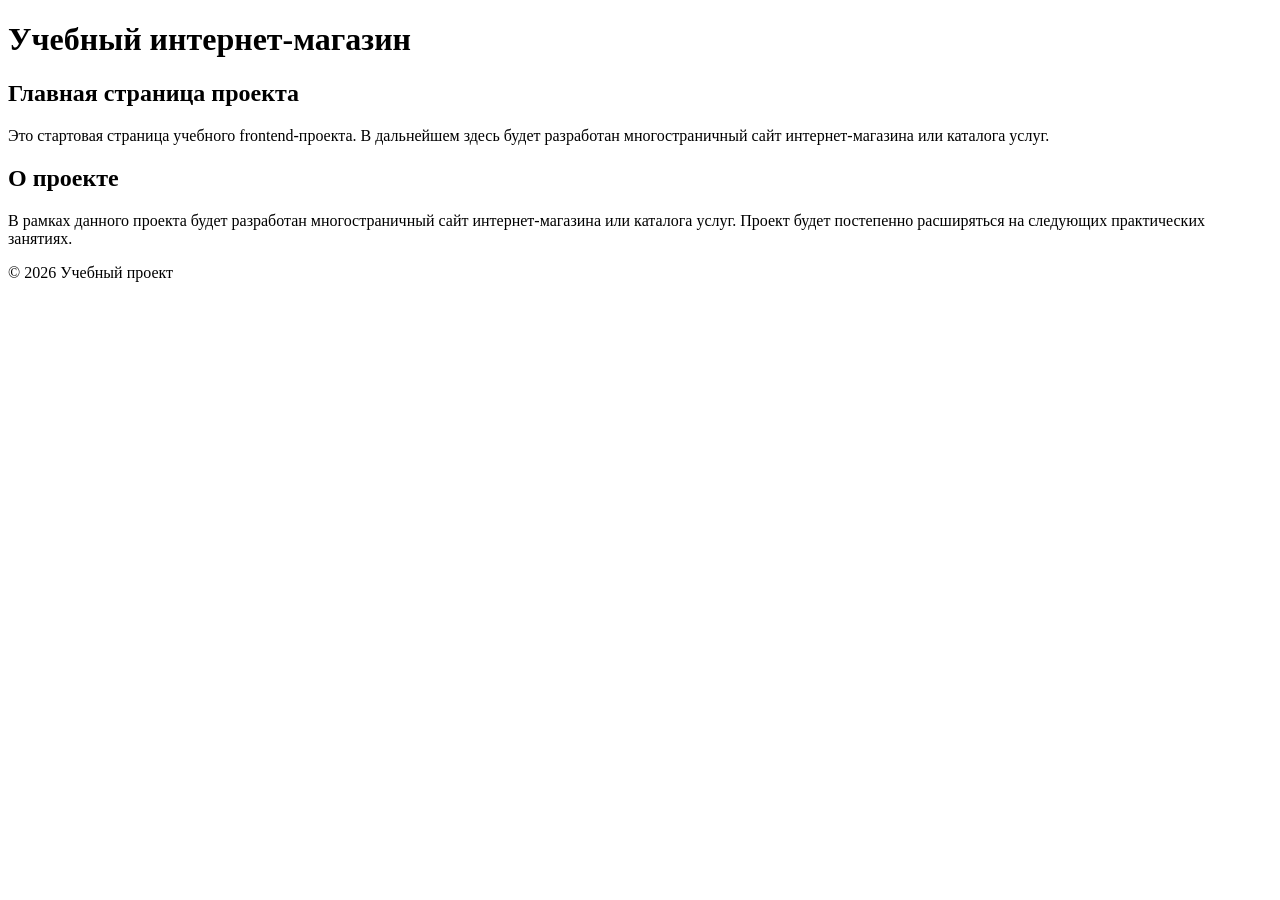
==== index.html @ 7f7ef072 "feat: add project description section" ====
<!DOCTYPE html>
<html lang="ru">
<head>
  <meta charset="UTF-8">
  <meta name="viewport" content="width=device-width, initial-scale=1.0">
  <title>Каталог товаров</title>
  <link rel="stylesheet" href="css/style.css">
</head>
<body>
  <header>
    <h1>Учебный интернет-магазин</h1>
  </header>

  <main>
    <section>
      <h2>Главная страница проекта</h2>
      <p>
        Это стартовая страница учебного frontend-проекта.
        В дальнейшем здесь будет разработан многостраничный сайт
        интернет-магазина или каталога услуг.
      </p>
    </section>
    <section>
        <h2>О проекте</h2>
        <p>
            В рамках данного проекта будет разработан многостраничный сайт
            интернет-магазина или каталога услуг. Проект будет постепенно
            расширяться на следующих практических занятиях.
        </p>
        </section>
  </main>

  <footer>
    <p>&copy; 2026 Учебный проект</p>
  </footer>
</body>
</html>
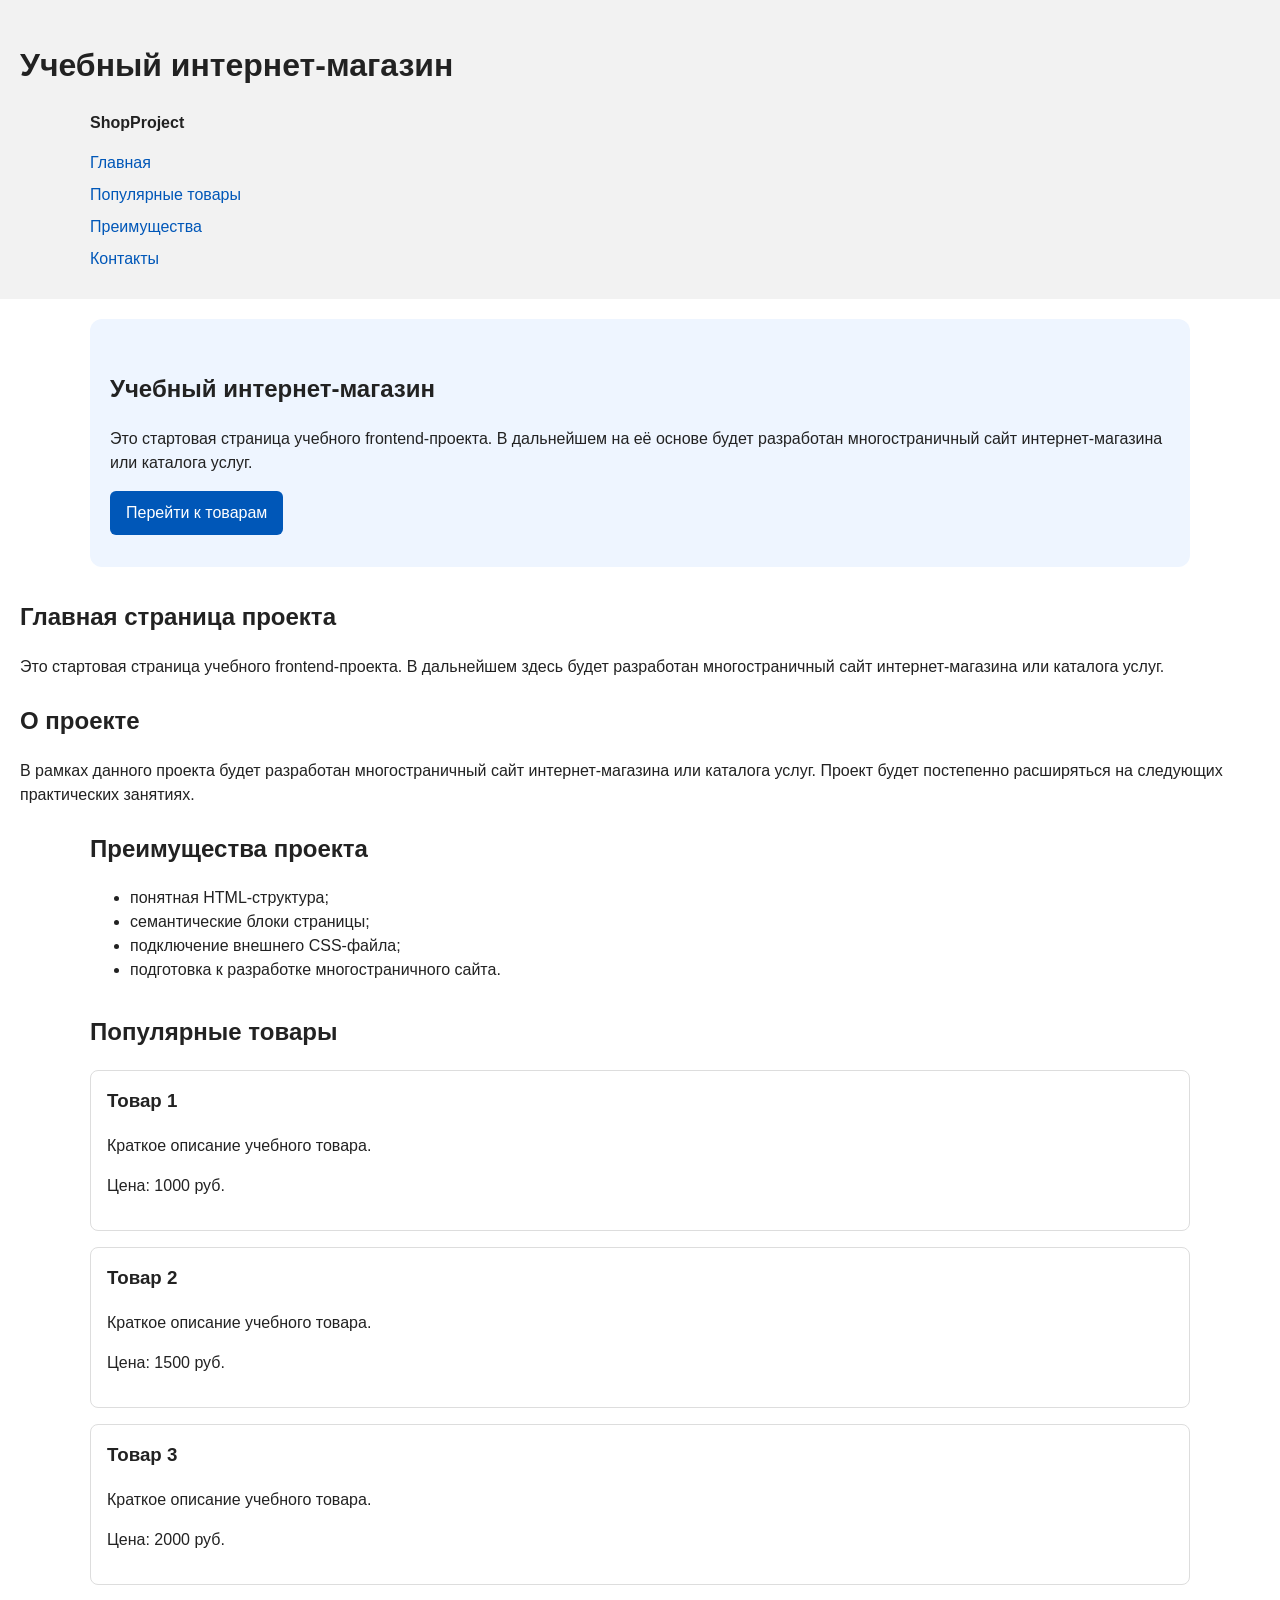
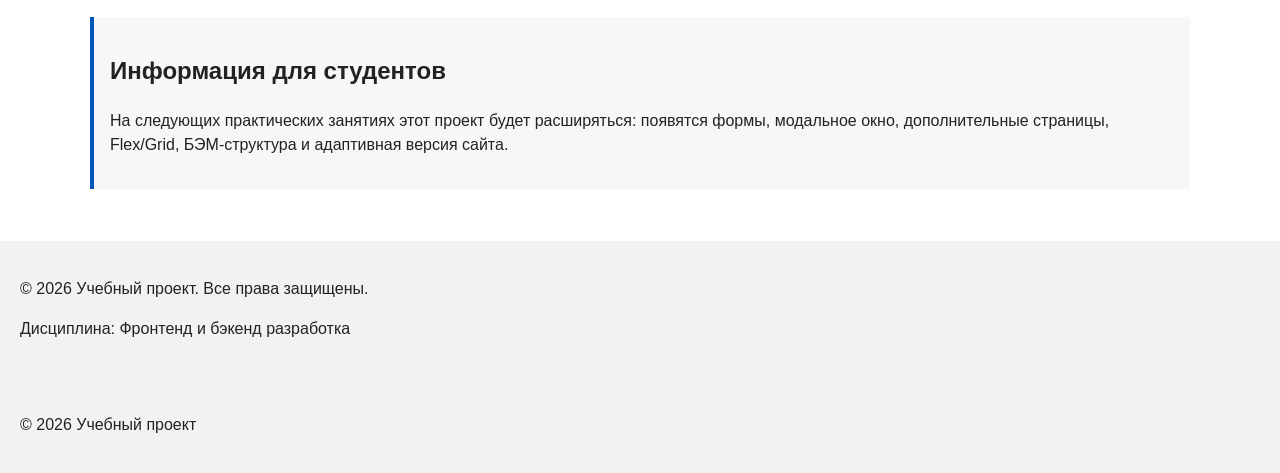
==== commit d3aaaed8: "feat: add semantic HTML structure and base CSS styles" ====
--- a/index.html
+++ b/index.html
@@ -9,9 +9,30 @@
 <body>
   <header>
     <h1>Учебный интернет-магазин</h1>
+    <div class="site-header">
+    <a class="site-logo" href="index.html">ShopProject</a>
+
+    <nav class="site-nav" aria-label="Основная навигация">
+      <ul class="site-nav__list">
+        <li><a href="index.html">Главная</a></li>
+        <li><a href="#popular">Популярные товары</a></li>
+        <li><a href="#advantages">Преимущества</a></li>
+        <li><a href="#contacts">Контакты</a></li>
+      </ul>
+    </nav>
+  </div>
   </header>
 
   <main>
+    <section class="hero">
+  <h1>Учебный интернет-магазин</h1>
+  <p>
+    Это стартовая страница учебного frontend-проекта.
+    В дальнейшем на её основе будет разработан многостраничный сайт
+    интернет-магазина или каталога услуг.
+  </p>
+  <a class="button" href="#popular">Перейти к товарам</a>
+</section>
     <section>
       <h2>Главная страница проекта</h2>
       <p>
@@ -28,7 +49,51 @@
             расширяться на следующих практических занятиях.
         </p>
         </section>
+    <section class="section" id="advantages">
+  <h2>Преимущества проекта</h2>
+
+  <ul class="advantages-list">
+    <li>понятная HTML-структура;</li>
+    <li>семантические блоки страницы;</li>
+    <li>подключение внешнего CSS-файла;</li>
+    <li>подготовка к разработке многостраничного сайта.</li>
+  </ul>
+</section>
+   <section class="section" id="popular">
+  <h2>Популярные товары</h2>
+
+  <article class="product-card">
+    <h3>Товар 1</h3>
+    <p>Краткое описание учебного товара.</p>
+    <p>Цена: 1000 руб.</p>
+  </article>
+
+  <article class="product-card">
+    <h3>Товар 2</h3>
+    <p>Краткое описание учебного товара.</p>
+    <p>Цена: 1500 руб.</p>
+  </article>
+
+  <article class="product-card">
+    <h3>Товар 3</h3>
+    <p>Краткое описание учебного товара.</p>
+    <p>Цена: 2000 руб.</p>
+  </article>
+</section>
+<aside class="aside-info">
+  <h2>Информация для студентов</h2>
+  <p>
+    На следующих практических занятиях этот проект будет расширяться:
+    появятся формы, модальное окно, дополнительные страницы, Flex/Grid,
+    БЭМ-структура и адаптивная версия сайта.
+  </p>
+</aside>
   </main>
+  <footer id="contacts">
+  <p>&copy; 2026 Учебный проект. Все права защищены.</p>
+  <p>Дисциплина: Фронтенд и бэкенд разработка</p>
+</footer>
+
 
   <footer>
     <p>&copy; 2026 Учебный проект</p>
--- a/css/style.css
+++ b/css/style.css
@@ -0,0 +1,194 @@
+/* 
+  Универсальное правило для всех элементов.
+  border-box делает расчёт размеров более понятным:
+  width включает content, padding и border.
+*/
+* {
+  box-sizing: border-box;
+}
+
+/*
+  Убираем стандартный внешний отступ браузера у body.
+  Без этого вокруг страницы может появиться белая рамка.
+*/
+body {
+  margin: 0;
+  font-family: Arial, sans-serif;
+  line-height: 1.5;
+  color: #222222;
+  background-color: #ffffff;
+}
+/*
+  Задаём внутренние отступы для основных областей страницы.
+  Это делает содержимое визуально отделённым от краёв окна браузера.
+*/
+header,
+main,
+footer {
+  padding: 20px;
+}
+
+/*
+  Оформляем шапку страницы.
+  Пока используется простой светло-серый фон.
+*/
+header {
+  background-color: #f2f2f2;
+}
+
+/*
+  Оформляем подвал страницы тем же фоном,
+  чтобы визуально отделить его от основного содержимого.
+*/
+footer {
+  background-color: #f2f2f2;
+}
+/*
+  Ограничиваем ширину содержимого шапки,
+  чтобы оно не растягивалось слишком сильно на широких экранах.
+*/
+.site-header {
+  max-width: 1100px;
+  margin: 0 auto;
+}
+
+/*
+  Оформляем текстовый логотип.
+*/
+.site-logo {
+  font-weight: bold;
+  text-decoration: none;
+  color: #222222;
+}
+
+/*
+  Убираем стандартные отступы и маркеры списка навигации.
+*/
+.site-nav__list {
+  padding: 0;
+  margin: 16px 0 0;
+  list-style: none;
+}
+
+/*
+  Добавляем расстояние между пунктами меню.
+*/
+.site-nav__list li {
+  margin-bottom: 8px;
+}
+
+/*
+  Оформляем ссылки меню.
+*/
+.site-nav__list a {
+  color: #0057b8;
+  text-decoration: none;
+}
+
+/*
+  При наведении мыши подчёркиваем ссылку.
+  Подробно состояния интерфейса будут рассмотрены в практической работе 1.7.
+*/
+.site-nav__list a:hover {
+  text-decoration: underline;
+}
+/*
+  Hero-блок — первый крупный блок страницы.
+  Он визуально отделяется от остальных разделов фоном и отступами.
+*/
+.hero {
+  max-width: 1100px;
+  margin: 0 auto 32px;
+  padding: 32px 20px;
+  background-color: #eef5ff;
+  border-radius: 12px;
+}
+
+/*
+  Общий класс для разделов страницы.
+*/
+.section {
+  max-width: 1100px;
+  margin: 0 auto 32px;
+}
+
+/*
+  Убираем лишний верхний отступ у заголовков разделов.
+*/
+.section h2 {
+  margin-top: 0;
+}
+/*
+  Карточка товара — самостоятельный блок.
+  На следующих занятиях карточки будут доработаны и выстроены в сетку.
+*/
+.product-card {
+  margin-bottom: 16px;
+  padding: 16px;
+  border: 1px solid #dddddd;
+  border-radius: 8px;
+  background-color: #ffffff;
+}
+
+/*
+  Убираем лишний верхний отступ у заголовка карточки.
+*/
+.product-card h3 {
+  margin-top: 0;
+}
+/*
+  Пока это обычная ссылка, но визуально она оформляется как кнопка.
+*/
+.button {
+  display: inline-block;
+  padding: 10px 16px;
+  color: #ffffff;
+  background-color: #0057b8;
+  text-decoration: none;
+  border-radius: 6px;
+}
+
+/*
+  Простое состояние наведения для кнопки.
+*/
+.button:hover {
+  background-color: #003f86;
+}
+
+/*
+  Дополнительный информационный блок.
+*/
+.aside-info {
+  max-width: 1100px;
+  margin: 0 auto 32px;
+  padding: 16px;
+  border-left: 4px solid #0057b8;
+  background-color: #f7f7f7;
+}
+
+body {
+  margin: 0;
+  font-family: Arial, sans-serif;
+  line-height: 1.5;
+}
+
+header,
+main,
+footer {
+  padding: 20px;
+}
+
+header {
+  background-color: #f2f2f2;
+}
+
+footer {
+  background-color: #f2f2f2;
+}
+section {
+  margin-bottom: 24px;
+}
+
+section h2 {
+  margin-top: 0;
+}
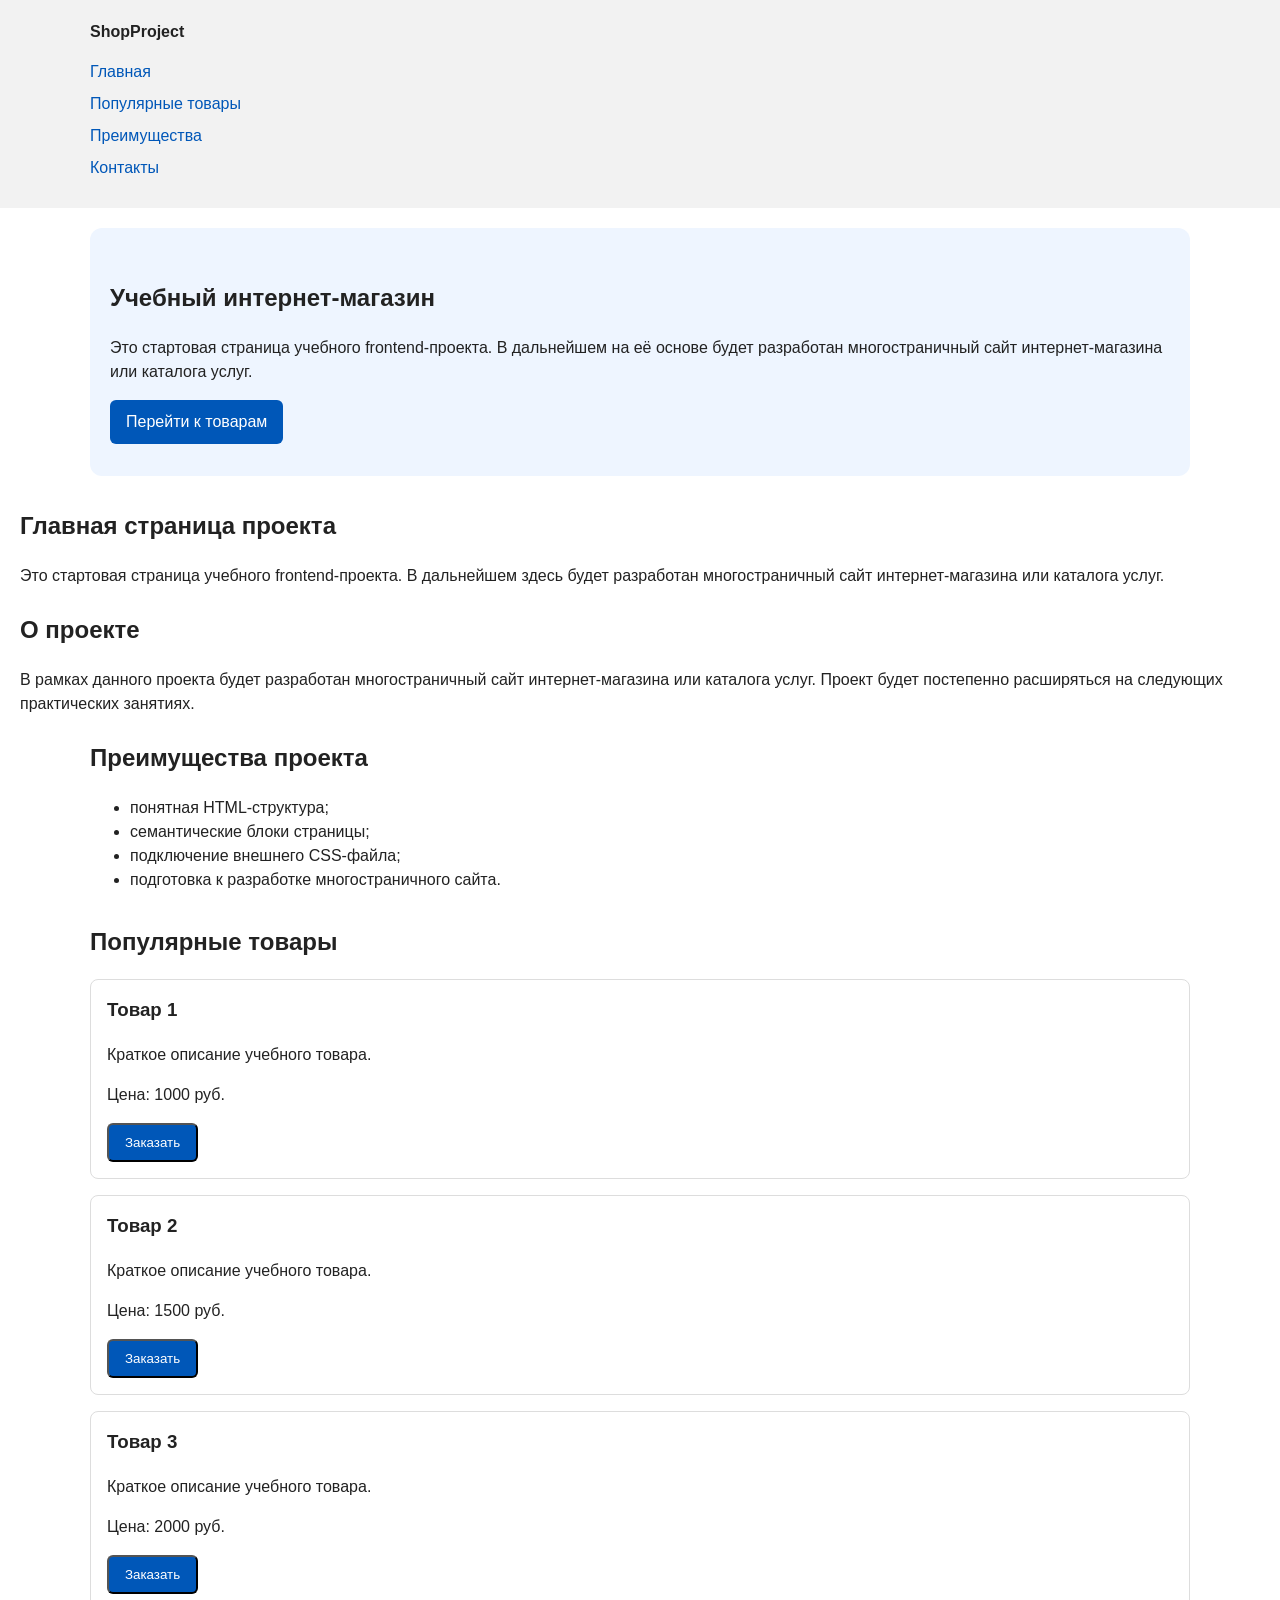
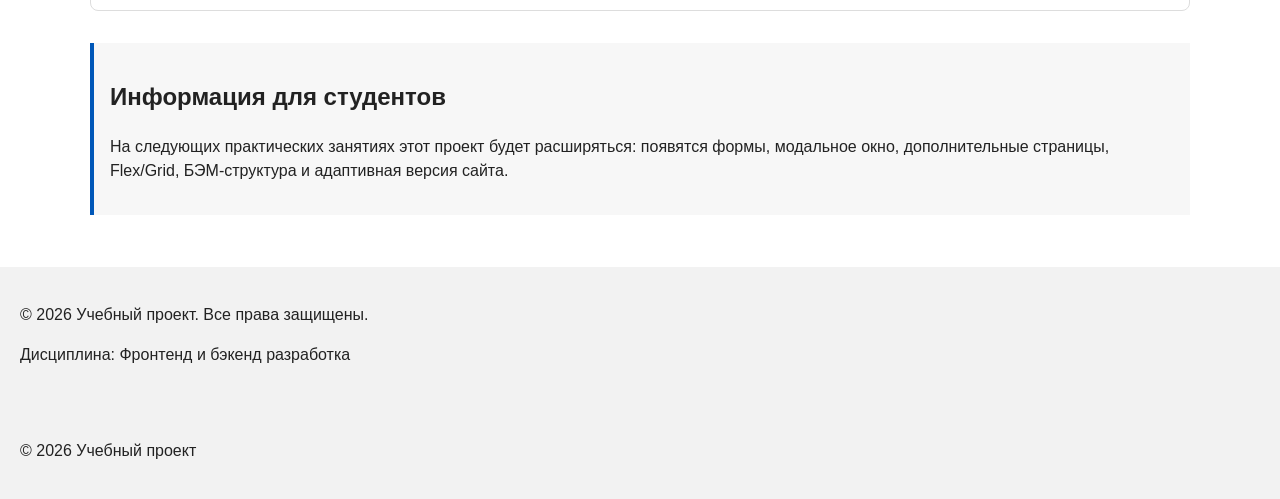
==== commit 96707488: "feat: add order form modal and validation" ====
--- a/index.html
+++ b/index.html
@@ -5,10 +5,10 @@
   <meta name="viewport" content="width=device-width, initial-scale=1.0">
   <title>Каталог товаров</title>
   <link rel="stylesheet" href="css/style.css">
+  <script src="js/main.js" defer></script>
 </head>
 <body>
   <header>
-    <h1>Учебный интернет-магазин</h1>
     <div class="site-header">
     <a class="site-logo" href="index.html">ShopProject</a>
 
@@ -66,18 +66,27 @@
     <h3>Товар 1</h3>
     <p>Краткое описание учебного товара.</p>
     <p>Цена: 1000 руб.</p>
+    <button class="button product-card__button" type="button" data-product="Товар 1">
+  Заказать
+</button>
   </article>
 
   <article class="product-card">
     <h3>Товар 2</h3>
     <p>Краткое описание учебного товара.</p>
     <p>Цена: 1500 руб.</p>
+    <button class="button product-card__button" type="button" data-product="Товар 1">
+  Заказать
+</button>
   </article>
 
   <article class="product-card">
     <h3>Товар 3</h3>
     <p>Краткое описание учебного товара.</p>
     <p>Цена: 2000 руб.</p>
+    <button class="button product-card__button" type="button" data-product="Товар 1">
+  Заказать
+</button>
   </article>
 </section>
 <aside class="aside-info">
@@ -98,5 +107,101 @@
   <footer>
     <p>&copy; 2026 Учебный проект</p>
   </footer>
+  <dialog class="order-dialog" id="order-dialog" aria-labelledby="order-dialog-title">
+  <h2 id="order-dialog-title">Оформление заявки</h2>
+
+  <form class="order-form" id="order-form" action="#" method="post" novalidate>
+    <input id="selected-product" name="selected-product" type="hidden">
+
+    <div class="form-field">
+      <label for="order-name">Имя</label>
+      <input
+        id="order-name"
+        name="name"
+        type="text"
+        placeholder="Введите ваше имя"
+        minlength="2"
+        autocomplete="given-name"
+        required
+      >
+    </div>
+
+    <div class="form-field">
+      <label for="order-email">E-mail</label>
+      <input
+        id="order-email"
+        name="email"
+        type="email"
+        placeholder="example@mail.ru"
+        autocomplete="email"
+        required
+      >
+    </div>
+
+    <div class="form-field">
+      <label for="order-phone">Телефон</label>
+      <input
+        id="order-phone"
+        name="phone"
+        type="tel"
+        inputmode="tel"
+        placeholder="+7 (900) 000-00-00"
+        pattern="^\+7 \(\d{3}\) \d{3}-\d{2}-\d{2}$"
+        required
+      >
+      <small>Формат: +7 (900) 000-00-00</small>
+    </div>
+
+    <div class="form-field">
+      <label for="order-date">Дата связи</label>
+      <input
+        id="order-date"
+        name="date"
+        type="date"
+      >
+    </div>
+
+    <div class="form-field">
+      <label for="order-topic">Тема заявки</label>
+      <select id="order-topic" name="topic" required>
+        <option value="">Выберите тему</option>
+        <option value="product">Заказ товара</option>
+        <option value="consultation">Консультация</option>
+        <option value="delivery">Доставка</option>
+      </select>
+    </div>
+
+    <div class="form-field">
+      <label for="order-comment">Комментарий</label>
+      <textarea
+        id="order-comment"
+        name="comment"
+        rows="4"
+        placeholder="Укажите дополнительную информацию"
+      ></textarea>
+    </div>
+
+    <div class="form-field form-field--checkbox">
+      <label>
+        <input
+          id="order-agreement"
+          name="agreement"
+          type="checkbox"
+          required
+        >
+        Я согласен на обработку данных
+      </label>
+    </div>
+
+    <div class="form-actions">
+      <button type="button" id="close-order-dialog">Закрыть</button>
+      <button type="submit">Отправить заявку</button>
+    </div>
+  </form>
+</dialog>
+
+<p class="success-message" id="success-message" hidden>
+  Форма успешно отправлена!
+</p>
 </body>
 </html>
--- a/css/style.css
+++ b/css/style.css
@@ -191,4 +191,105 @@
 
 section h2 {
   margin-top: 0;
+}
+/*
+  Модальное окно.
+  Элемент dialog сам умеет открываться поверх страницы.
+*/
+.order-dialog {
+  width: min(100% - 32px, 560px);
+  padding: 24px;
+  border: none;
+  border-radius: 12px;
+}
+
+/*
+  Затемнение фона за модальным окном.
+*/
+.order-dialog::backdrop {
+  background-color: rgba(0, 0, 0, 0.5);
+}
+
+/*
+  Поле формы.
+  Каждый блок получает нижний отступ.
+*/
+.form-field {
+  margin-bottom: 16px;
+}
+
+/*
+  Подпись поля.
+*/
+.form-field label {
+  display: block;
+  margin-bottom: 6px;
+}
+
+/*
+  Основные поля формы.
+*/
+.form-field input,
+.form-field select,
+.form-field textarea {
+  width: 100%;
+  padding: 10px 12px;
+  border: 1px solid #cccccc;
+  border-radius: 6px;
+  font: inherit;
+}
+
+/*
+  Checkbox не должен занимать всю ширину.
+*/
+.form-field input[type="checkbox"] {
+  width: auto;
+}
+
+/*
+  Подсказка под полем телефона.
+*/
+.form-field small {
+  display: block;
+  margin-top: 4px;
+  color: #666666;
+}
+
+/*
+  Видимый фокус для клавиатурной навигации.
+*/
+.form-field input:focus-visible,
+.form-field select:focus-visible,
+.form-field textarea:focus-visible,
+.form-actions button:focus-visible {
+  outline: 2px solid #0057b8;
+  outline-offset: 2px;
+}
+
+/*
+  Подсветка ошибочных полей.
+  Атрибут aria-invalid будет добавляться через JavaScript.
+*/
+[aria-invalid="true"] {
+  border-color: #b00020;
+}
+
+/*
+  Кнопки формы.
+*/
+.form-actions {
+  display: flex;
+  gap: 12px;
+  margin-top: 20px;
+}
+
+/*
+  Сообщение об успешной отправке.
+*/
+.success-message {
+  max-width: 1100px;
+  margin: 24px auto;
+  padding: 16px;
+  border-left: 4px solid #168a2f;
+  background-color: #eefaf0;
 }
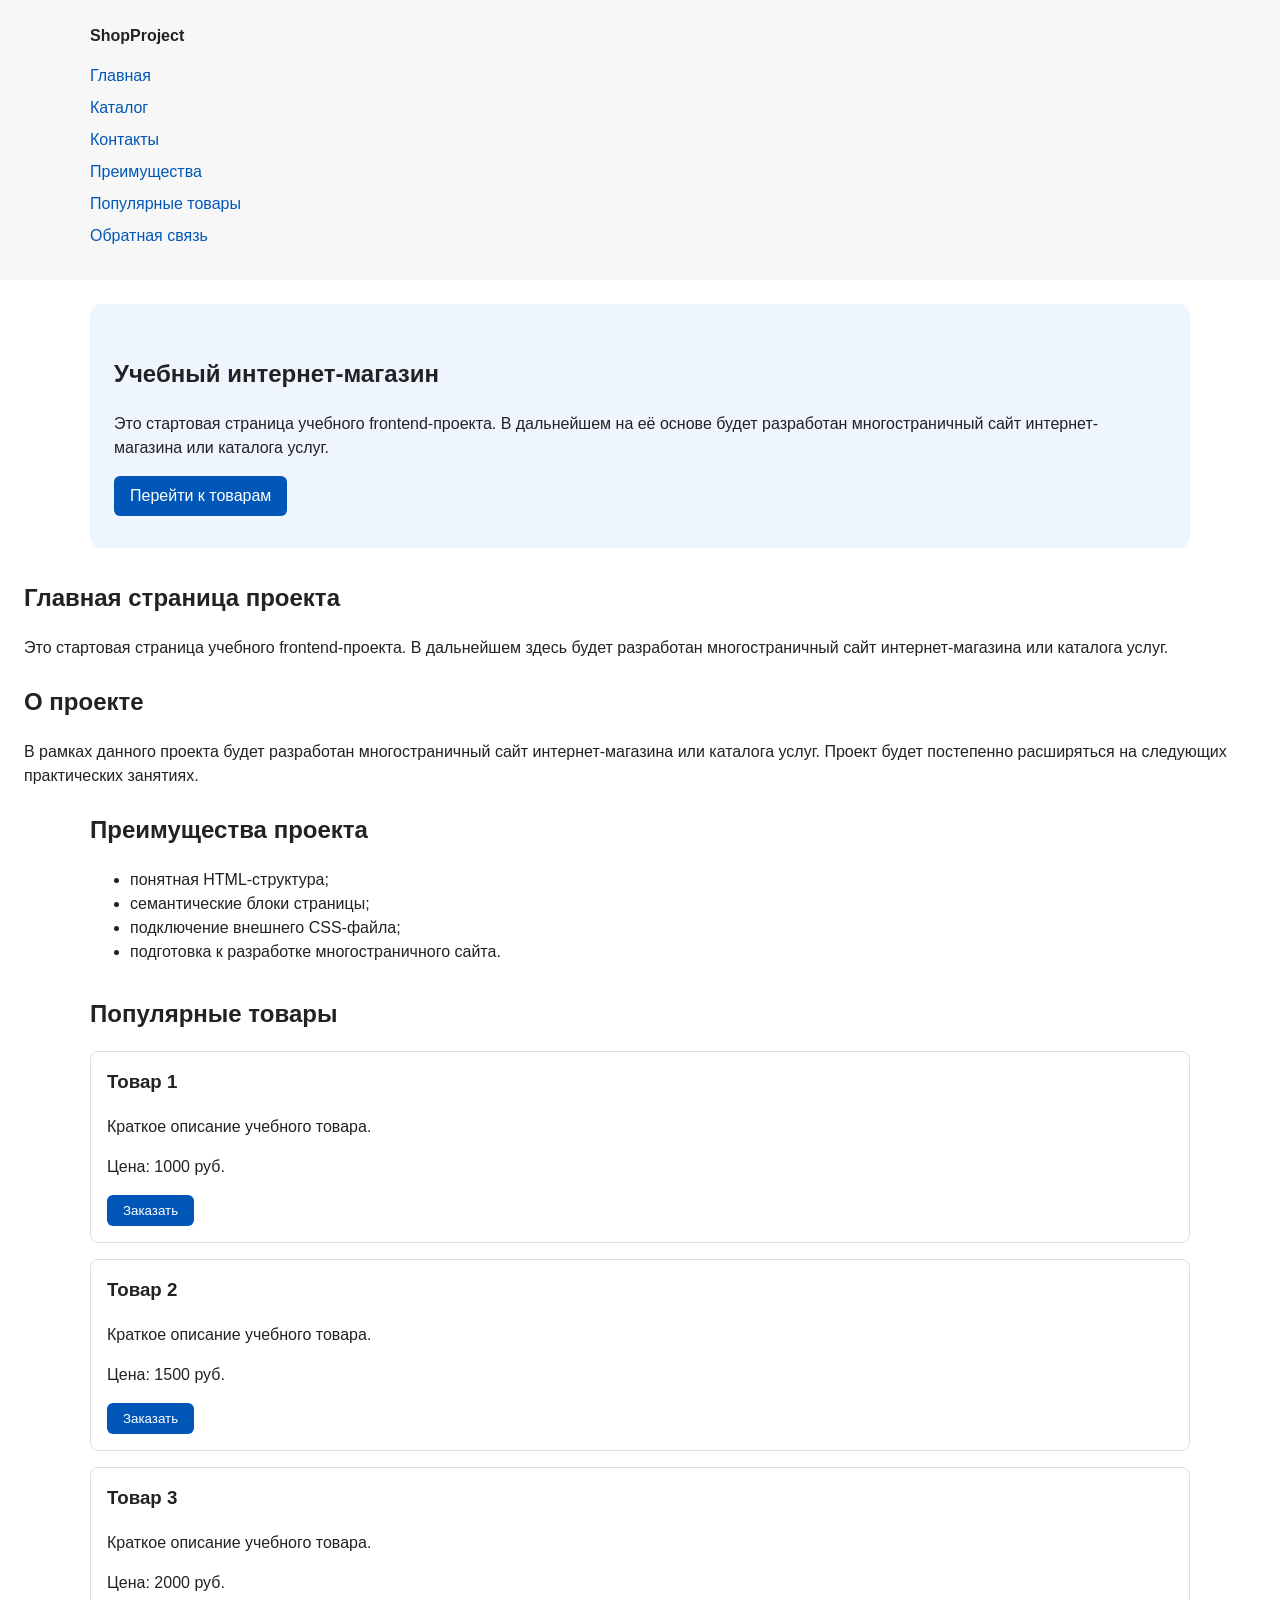
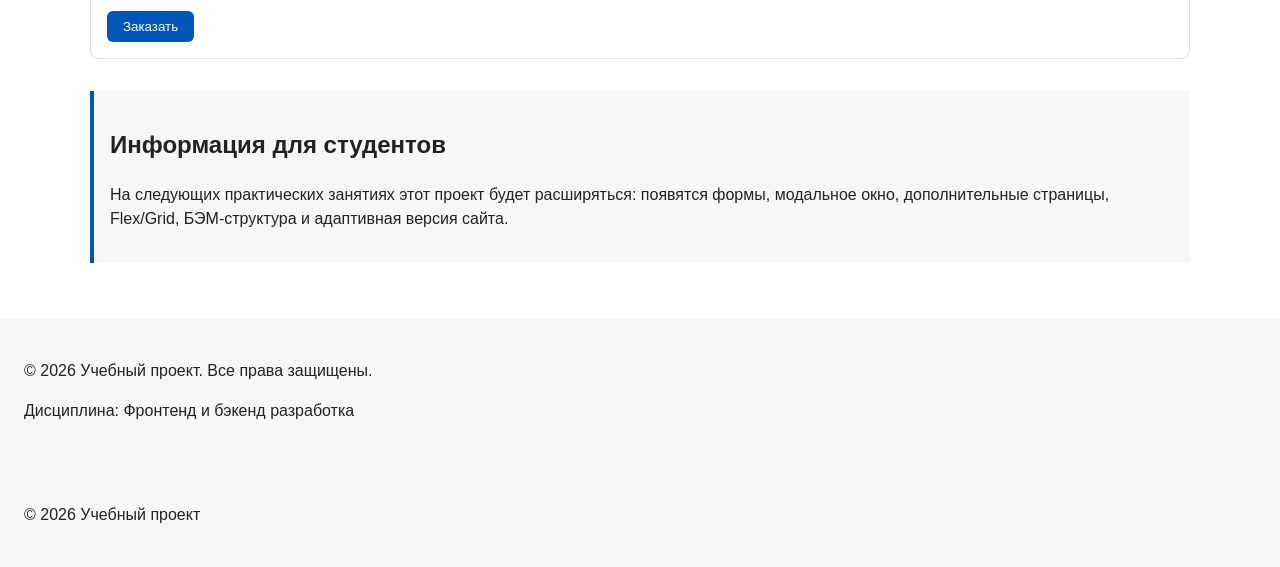
==== commit c99bbd7f: "feat: add multi-page structure navigation and anchors" ====
--- a/index.html
+++ b/index.html
@@ -13,13 +13,15 @@
     <a class="site-logo" href="index.html">ShopProject</a>
 
     <nav class="site-nav" aria-label="Основная навигация">
-      <ul class="site-nav__list">
-        <li><a href="index.html">Главная</a></li>
-        <li><a href="#popular">Популярные товары</a></li>
-        <li><a href="#advantages">Преимущества</a></li>
-        <li><a href="#contacts">Контакты</a></li>
-      </ul>
-    </nav>
+  <ul class="site-nav__list">
+    <li><a href="index.html">Главная</a></li>
+    <li><a href="catalog.html">Каталог</a></li>
+    <li><a href="contacts.html">Контакты</a></li>
+    <li><a href="index.html#advantages">Преимущества</a></li>
+    <li><a href="index.html#popular">Популярные товары</a></li>
+    <li><a href="index.html#contacts">Обратная связь</a></li>
+  </ul>
+</nav>
   </div>
   </header>
 
--- a/css/style.css
+++ b/css/style.css
@@ -1,190 +1,150 @@
-/* 
-  Универсальное правило для всех элементов.
-  border-box делает расчёт размеров более понятным:
-  width включает content, padding и border.
-*/
+/* ===============================
+   1. Переменные проекта
+   =============================== */
+
+:root {
+  /* Основные цвета проекта */
+  --color-bg: #ffffff;
+  --color-text: #222222;
+  --color-muted: #666666;
+  --color-primary: #0057b8;
+  --color-primary-dark: #003f86;
+  --color-border: #dddddd;
+  --color-surface: #f7f7f7;
+  --color-surface-accent: #eef5ff;
+  --color-danger: #b00020;
+  --color-success: #168a2f;
+  --color-success-bg: #eefaf0;
+  --color-white: #ffffff;
+
+  /* Отступы */
+  --space-xs: 4px;
+  --space-sm: 8px;
+  --space-md: 16px;
+  --space-lg: 24px;
+  --space-xl: 32px;
+
+  /* Скругления */
+  --radius-sm: 6px;
+  --radius-md: 8px;
+  --radius-lg: 12px;
+
+  /* Размеры */
+  --container-width: 1100px;
+}
+
+/* ===============================
+   2. Базовые стили
+   =============================== */
+
 * {
   box-sizing: border-box;
 }
 
-/*
-  Убираем стандартный внешний отступ браузера у body.
-  Без этого вокруг страницы может появиться белая рамка.
-*/
 body {
   margin: 0;
   font-family: Arial, sans-serif;
   line-height: 1.5;
-  color: #222222;
-  background-color: #ffffff;
-}
-/*
-  Задаём внутренние отступы для основных областей страницы.
-  Это делает содержимое визуально отделённым от краёв окна браузера.
-*/
+  color: var(--color-text);
+  background-color: var(--color-bg);
+}
+
 header,
 main,
 footer {
-  padding: 20px;
-}
-
-/*
-  Оформляем шапку страницы.
-  Пока используется простой светло-серый фон.
-*/
+  padding: var(--space-lg);
+}
+
 header {
-  background-color: #f2f2f2;
-}
-
-/*
-  Оформляем подвал страницы тем же фоном,
-  чтобы визуально отделить его от основного содержимого.
-*/
+  background-color: var(--color-surface);
+}
+
 footer {
-  background-color: #f2f2f2;
-}
-/*
-  Ограничиваем ширину содержимого шапки,
-  чтобы оно не растягивалось слишком сильно на широких экранах.
-*/
-.site-header {
-  max-width: 1100px;
-  margin: 0 auto;
-}
-
-/*
-  Оформляем текстовый логотип.
-*/
-.site-logo {
-  font-weight: bold;
+  background-color: var(--color-surface);
+}
+
+/* ===============================
+   3. Общие элементы интерфейса
+   =============================== */
+
+a {
+  color: var(--color-primary);
+}
+
+a:hover {
+  color: var(--color-primary-dark);
+}
+
+a:focus-visible {
+  outline: 2px solid var(--color-primary);
+  outline-offset: 3px;
+}
+
+.button {
+  display: inline-block;
+  padding: var(--space-sm) var(--space-md);
+  color: var(--color-white);
+  background-color: var(--color-primary);
   text-decoration: none;
-  color: #222222;
-}
-
-/*
-  Убираем стандартные отступы и маркеры списка навигации.
-*/
-.site-nav__list {
-  padding: 0;
-  margin: 16px 0 0;
-  list-style: none;
-}
-
-/*
-  Добавляем расстояние между пунктами меню.
-*/
-.site-nav__list li {
-  margin-bottom: 8px;
-}
-
-/*
-  Оформляем ссылки меню.
-*/
-.site-nav__list a {
-  color: #0057b8;
-  text-decoration: none;
-}
-
-/*
-  При наведении мыши подчёркиваем ссылку.
-  Подробно состояния интерфейса будут рассмотрены в практической работе 1.7.
-*/
-.site-nav__list a:hover {
-  text-decoration: underline;
-}
-/*
-  Hero-блок — первый крупный блок страницы.
-  Он визуально отделяется от остальных разделов фоном и отступами.
-*/
+  border: none;
+  border-radius: var(--radius-sm);
+  cursor: pointer;
+}
+
+.button:hover {
+  background-color: var(--color-primary-dark);
+  color: var(--color-white);
+}
+
+.button:focus-visible {
+  outline: 2px solid var(--color-primary);
+  outline-offset: 3px;
+}
+
+.button:disabled {
+  opacity: 0.6;
+  cursor: not-allowed;
+}
+
+/* ===============================
+   4. Компоненты страницы
+   =============================== */
+
 .hero {
-  max-width: 1100px;
-  margin: 0 auto 32px;
-  padding: 32px 20px;
-  background-color: #eef5ff;
-  border-radius: 12px;
-}
-
-/*
-  Общий класс для разделов страницы.
-*/
+  max-width: var(--container-width);
+  margin: 0 auto var(--space-xl);
+  padding: var(--space-xl) var(--space-lg);
+  background-color: var(--color-surface-accent);
+  border-radius: var(--radius-lg);
+}
+
 .section {
-  max-width: 1100px;
-  margin: 0 auto 32px;
-}
-
-/*
-  Убираем лишний верхний отступ у заголовков разделов.
-*/
+  max-width: var(--container-width);
+  margin: 0 auto var(--space-xl);
+}
+
 .section h2 {
   margin-top: 0;
 }
-/*
-  Карточка товара — самостоятельный блок.
-  На следующих занятиях карточки будут доработаны и выстроены в сетку.
-*/
+
 .product-card {
-  margin-bottom: 16px;
-  padding: 16px;
-  border: 1px solid #dddddd;
-  border-radius: 8px;
-  background-color: #ffffff;
-}
-
-/*
-  Убираем лишний верхний отступ у заголовка карточки.
-*/
+  margin-bottom: var(--space-md);
+  padding: var(--space-md);
+  border: 1px solid var(--color-border);
+  border-radius: var(--radius-md);
+  background-color: var(--color-bg);
+}
+
+.product-card:hover {
+  border-color: var(--color-primary);
+}
+
 .product-card h3 {
   margin-top: 0;
 }
-/*
-  Пока это обычная ссылка, но визуально она оформляется как кнопка.
-*/
-.button {
-  display: inline-block;
-  padding: 10px 16px;
-  color: #ffffff;
-  background-color: #0057b8;
-  text-decoration: none;
-  border-radius: 6px;
-}
-
-/*
-  Простое состояние наведения для кнопки.
-*/
-.button:hover {
-  background-color: #003f86;
-}
-
-/*
-  Дополнительный информационный блок.
-*/
-.aside-info {
-  max-width: 1100px;
-  margin: 0 auto 32px;
-  padding: 16px;
-  border-left: 4px solid #0057b8;
-  background-color: #f7f7f7;
-}
-
-body {
-  margin: 0;
-  font-family: Arial, sans-serif;
-  line-height: 1.5;
-}
-
-header,
-main,
-footer {
-  padding: 20px;
-}
-
-header {
-  background-color: #f2f2f2;
-}
-
-footer {
-  background-color: #f2f2f2;
-}
+
+
+
 section {
   margin-bottom: 24px;
 }
@@ -192,86 +152,83 @@
 section h2 {
   margin-top: 0;
 }
-/*
-  Модальное окно.
-  Элемент dialog сам умеет открываться поверх страницы.
-*/
+
+.aside-info {
+  max-width: var(--container-width);
+  margin: 0 auto var(--space-xl);
+  padding: var(--space-md);
+  border-left: 4px solid var(--color-primary);
+  background-color: var(--color-surface);
+}
+
+/* ===============================
+   5. Форма и модальное окно
+   =============================== */
+
 .order-dialog {
   width: min(100% - 32px, 560px);
-  padding: 24px;
+  padding: var(--space-lg);
   border: none;
-  border-radius: 12px;
-}
-
-/*
-  Затемнение фона за модальным окном.
-*/
+  border-radius: var(--radius-lg);
+}
+
 .order-dialog::backdrop {
   background-color: rgba(0, 0, 0, 0.5);
 }
 
-/*
-  Поле формы.
-  Каждый блок получает нижний отступ.
-*/
 .form-field {
-  margin-bottom: 16px;
-}
-
-/*
-  Подпись поля.
-*/
+  margin-bottom: var(--space-md);
+}
+
 .form-field label {
   display: block;
-  margin-bottom: 6px;
-}
-
-/*
-  Основные поля формы.
-*/
+  margin-bottom: var(--space-xs);
+}
+
 .form-field input,
 .form-field select,
 .form-field textarea {
   width: 100%;
   padding: 10px 12px;
-  border: 1px solid #cccccc;
-  border-radius: 6px;
+  border: 1px solid var(--color-border);
+  border-radius: var(--radius-sm);
   font: inherit;
 }
 
-/*
-  Checkbox не должен занимать всю ширину.
-*/
 .form-field input[type="checkbox"] {
   width: auto;
 }
 
-/*
-  Подсказка под полем телефона.
-*/
 .form-field small {
   display: block;
-  margin-top: 4px;
-  color: #666666;
-}
-
-/*
-  Видимый фокус для клавиатурной навигации.
-*/
+  margin-top: var(--space-xs);
+  color: var(--color-muted);
+}
+
+.form-field input:hover,
+.form-field select:hover,
+.form-field textarea:hover {
+  border-color: var(--color-primary);
+}
+
 .form-field input:focus-visible,
 .form-field select:focus-visible,
 .form-field textarea:focus-visible,
 .form-actions button:focus-visible {
-  outline: 2px solid #0057b8;
-  outline-offset: 2px;
-}
-
-/*
-  Подсветка ошибочных полей.
-  Атрибут aria-invalid будет добавляться через JavaScript.
-*/
+  outline: 2px solid var(--color-primary);
+  outline-offset: 3px;
+}
+
 [aria-invalid="true"] {
-  border-color: #b00020;
+  border-color: var(--color-danger);
+}
+
+.success-message {
+  max-width: var(--container-width);
+  margin: var(--space-lg) auto;
+  padding: var(--space-md);
+  border-left: 4px solid var(--color-success);
+  background-color: var(--color-success-bg);
 }
 
 /*
@@ -284,12 +241,73 @@
 }
 
 /*
-  Сообщение об успешной отправке.
-*/
-.success-message {
+  Ограничиваем ширину содержимого шапки,
+  чтобы оно не растягивалось слишком сильно на широких экранах.
+*/
+.site-header {
   max-width: 1100px;
-  margin: 24px auto;
-  padding: 16px;
-  border-left: 4px solid #168a2f;
-  background-color: #eefaf0;
+  margin: 0 auto;
+}
+
+/*
+  Оформляем текстовый логотип.
+*/
+.site-logo {
+  font-weight: bold;
+  text-decoration: none;
+  color: #222222;
+}
+
+/*
+  Убираем стандартные отступы и маркеры списка навигации.
+*/
+.site-nav__list {
+  padding: 0;
+  margin: 16px 0 0;
+  list-style: none;
+}
+
+/*
+  Добавляем расстояние между пунктами меню.
+*/
+.site-nav__list li {
+  margin-bottom: 8px;
+}
+
+/*
+  Оформляем ссылки меню.
+*/
+.site-nav__list a {
+  color: #0057b8;
+  text-decoration: none;
+}
+
+/*
+  При наведении мыши подчёркиваем ссылку.
+  Подробно состояния интерфейса будут рассмотрены в практической работе 1.7.
+*/
+.site-nav__list a:hover {
+  text-decoration: underline;
+}
+.breadcrumbs {
+  max-width: var(--container-width);
+  margin: 0 auto var(--space-md);
+  font-size: 14px;
+  color: var(--color-muted);
+}
+
+.breadcrumbs a {
+  color: var(--color-primary);
+}
+
+.breadcrumbs span::before {
+  content: " / ";
+  color: var(--color-muted);
+}
+html {
+  scroll-behavior: smooth;
+}
+:target {
+  outline: 2px dashed var(--color-primary);
+  outline-offset: 4px;
 }
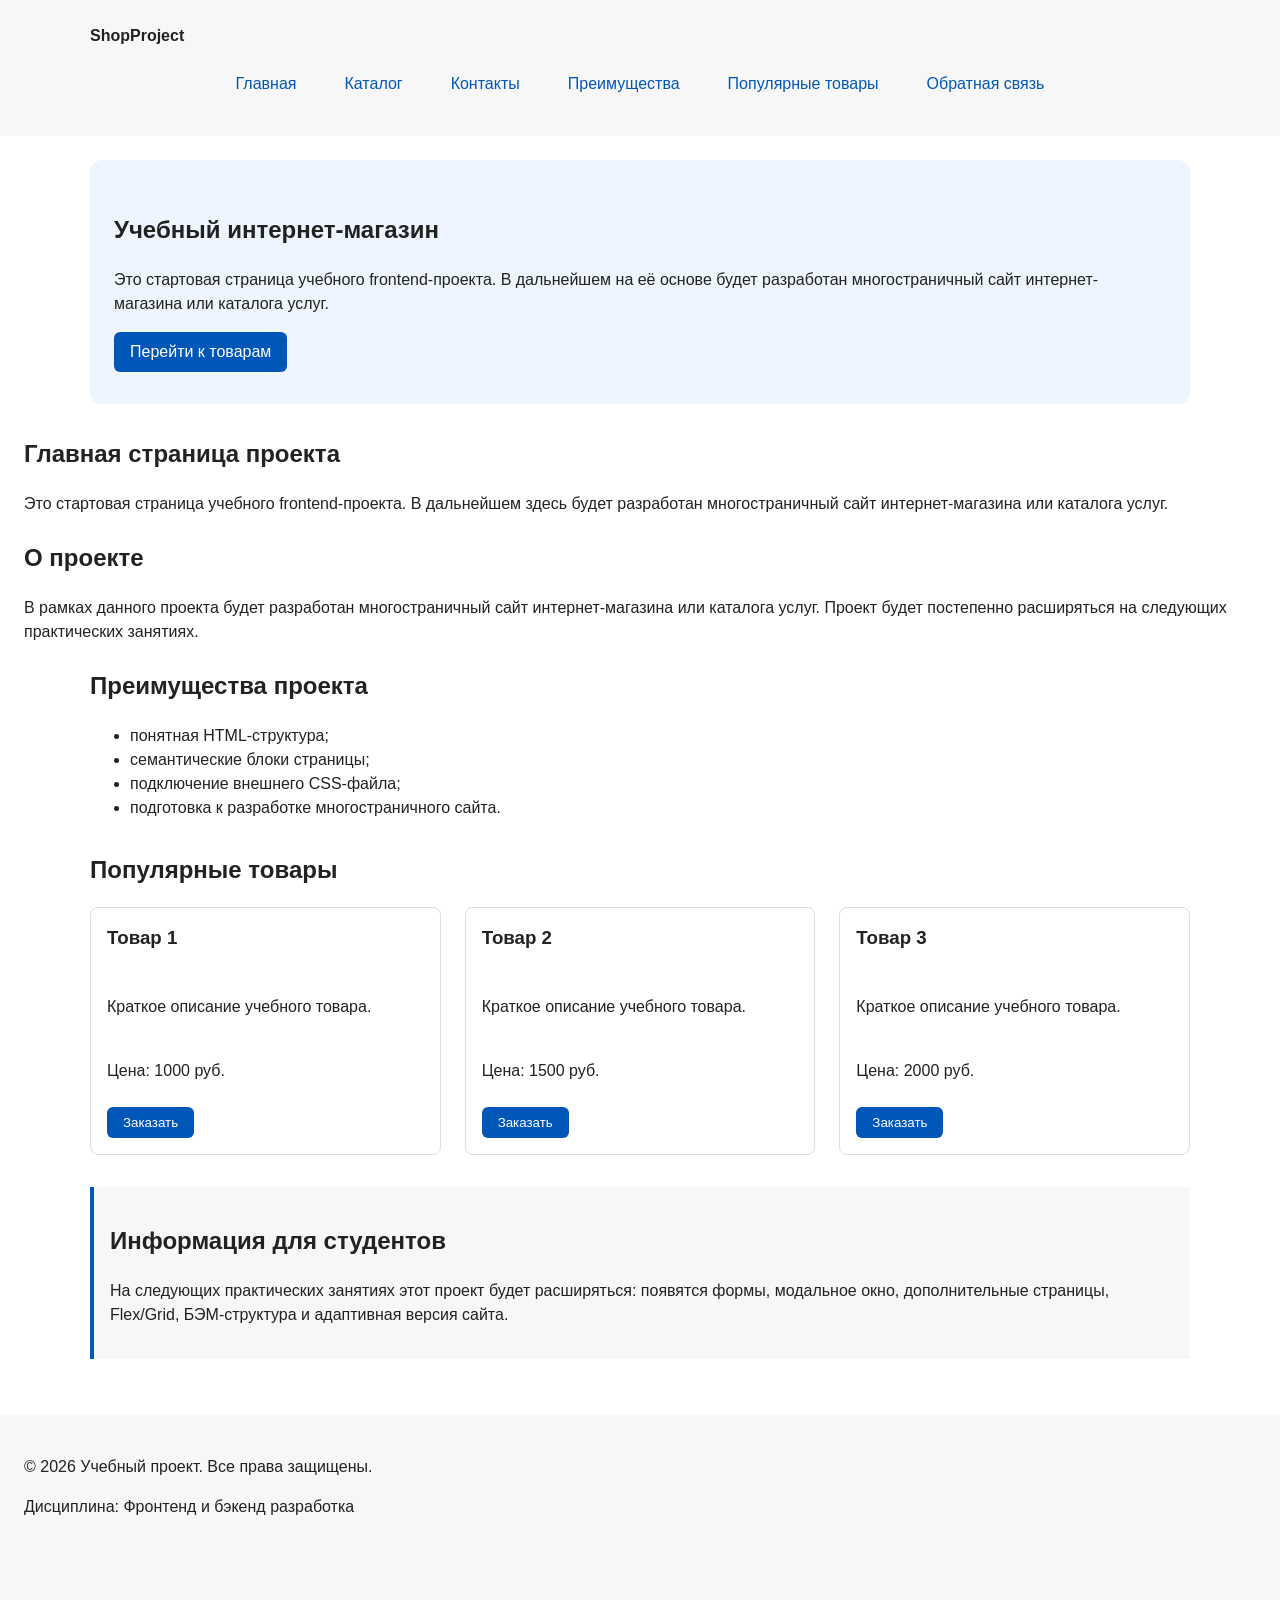
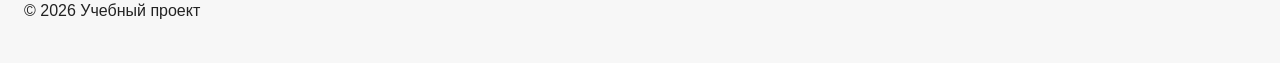
==== commit 1242a919: "feat: add flex navigation and grid catalog layout" ====
--- a/index.html
+++ b/index.html
@@ -64,32 +64,34 @@
    <section class="section" id="popular">
   <h2>Популярные товары</h2>
 
-  <article class="product-card">
-    <h3>Товар 1</h3>
-    <p>Краткое описание учебного товара.</p>
-    <p>Цена: 1000 руб.</p>
-    <button class="button product-card__button" type="button" data-product="Товар 1">
-  Заказать
-</button>
-  </article>
-
-  <article class="product-card">
-    <h3>Товар 2</h3>
-    <p>Краткое описание учебного товара.</p>
-    <p>Цена: 1500 руб.</p>
-    <button class="button product-card__button" type="button" data-product="Товар 1">
-  Заказать
-</button>
-  </article>
-
-  <article class="product-card">
-    <h3>Товар 3</h3>
-    <p>Краткое описание учебного товара.</p>
-    <p>Цена: 2000 руб.</p>
-    <button class="button product-card__button" type="button" data-product="Товар 1">
-  Заказать
-</button>
-  </article>
+  <div class="products-grid">
+    <article class="product-card">
+      <h3>Товар 1</h3>
+      <p>Краткое описание учебного товара.</p>
+      <p>Цена: 1000 руб.</p>
+      <button class="button product-card__button" type="button" data-product="Товар 1">
+        Заказать
+      </button>
+    </article>
+
+    <article class="product-card">
+      <h3>Товар 2</h3>
+      <p>Краткое описание учебного товара.</p>
+      <p>Цена: 1500 руб.</p>
+      <button class="button product-card__button" type="button" data-product="Товар 2">
+        Заказать
+      </button>
+    </article>
+
+    <article class="product-card">
+      <h3>Товар 3</h3>
+      <p>Краткое описание учебного товара.</p>
+      <p>Цена: 2000 руб.</p>
+      <button class="button product-card__button" type="button" data-product="Товар 3">
+        Заказать
+      </button>
+    </article>
+  </div>
 </section>
 <aside class="aside-info">
   <h2>Информация для студентов</h2>
--- a/css/style.css
+++ b/css/style.css
@@ -128,13 +128,20 @@
 }
 
 .product-card {
-  margin-bottom: var(--space-md);
+  display: flex;
+  flex-direction: column;
+  gap: var(--space-sm);
+  margin-bottom: 0;
   padding: var(--space-md);
   border: 1px solid var(--color-border);
   border-radius: var(--radius-md);
   background-color: var(--color-bg);
 }
 
+.product-card .button {
+  margin-top: auto;
+  align-self: flex-start;
+}
 .product-card:hover {
   border-color: var(--color-primary);
 }
@@ -262,8 +269,13 @@
   Убираем стандартные отступы и маркеры списка навигации.
 */
 .site-nav__list {
+  display: flex;
+  flex-wrap: wrap;
+  justify-content: center;
+  align-items: center;
+  gap: var(--space-md);
   padding: 0;
-  margin: 16px 0 0;
+  margin: var(--space-md) 0 0;
   list-style: none;
 }
 
@@ -278,17 +290,18 @@
   Оформляем ссылки меню.
 */
 .site-nav__list a {
-  color: #0057b8;
+  display: inline-block;
+  padding: var(--space-sm) var(--space-md);
+  color: var(--color-primary);
   text-decoration: none;
-}
-
-/*
-  При наведении мыши подчёркиваем ссылку.
-  Подробно состояния интерфейса будут рассмотрены в практической работе 1.7.
-*/
+  border-radius: var(--radius-sm);
+}
+
 .site-nav__list a:hover {
-  text-decoration: underline;
-}
+  color: var(--color-white);
+  background-color: var(--color-primary);
+}
+
 .breadcrumbs {
   max-width: var(--container-width);
   margin: 0 auto var(--space-md);
@@ -310,4 +323,58 @@
 :target {
   outline: 2px dashed var(--color-primary);
   outline-offset: 4px;
-}+}
+.products-grid {
+  display: grid;
+  grid-template-columns: repeat(3, 1fr);
+  gap: var(--space-lg);
+}
+.catalog-layout {
+  max-width: var(--container-width);
+  margin: 0 auto var(--space-xl);
+  display: grid;
+  grid-template-columns: 260px 1fr;
+  grid-template-areas: "filters products";
+  gap: var(--space-lg);
+}
+
+.catalog-filters {
+  grid-area: filters;
+  padding: var(--space-md);
+  border: 1px solid var(--color-border);
+  border-radius: var(--radius-md);
+  background-color: var(--color-surface);
+}
+
+.catalog-products {
+  grid-area: products;
+}
+.filters-form {
+  display: grid;
+  gap: var(--space-md);
+}
+
+.filters-form fieldset {
+  margin: 0;
+  padding: var(--space-md);
+  border: 1px solid var(--color-border);
+  border-radius: var(--radius-sm);
+}
+
+.filters-form legend {
+  font-weight: 700;
+}
+
+.filters-form label {
+  display: block;
+  margin-bottom: var(--space-sm);
+}
+
+.filters-form input[type="number"] {
+  width: 100%;
+  padding: 8px 10px;
+  border: 1px solid var(--color-border);
+  border-radius: var(--radius-sm);
+  font: inherit;
+}
+
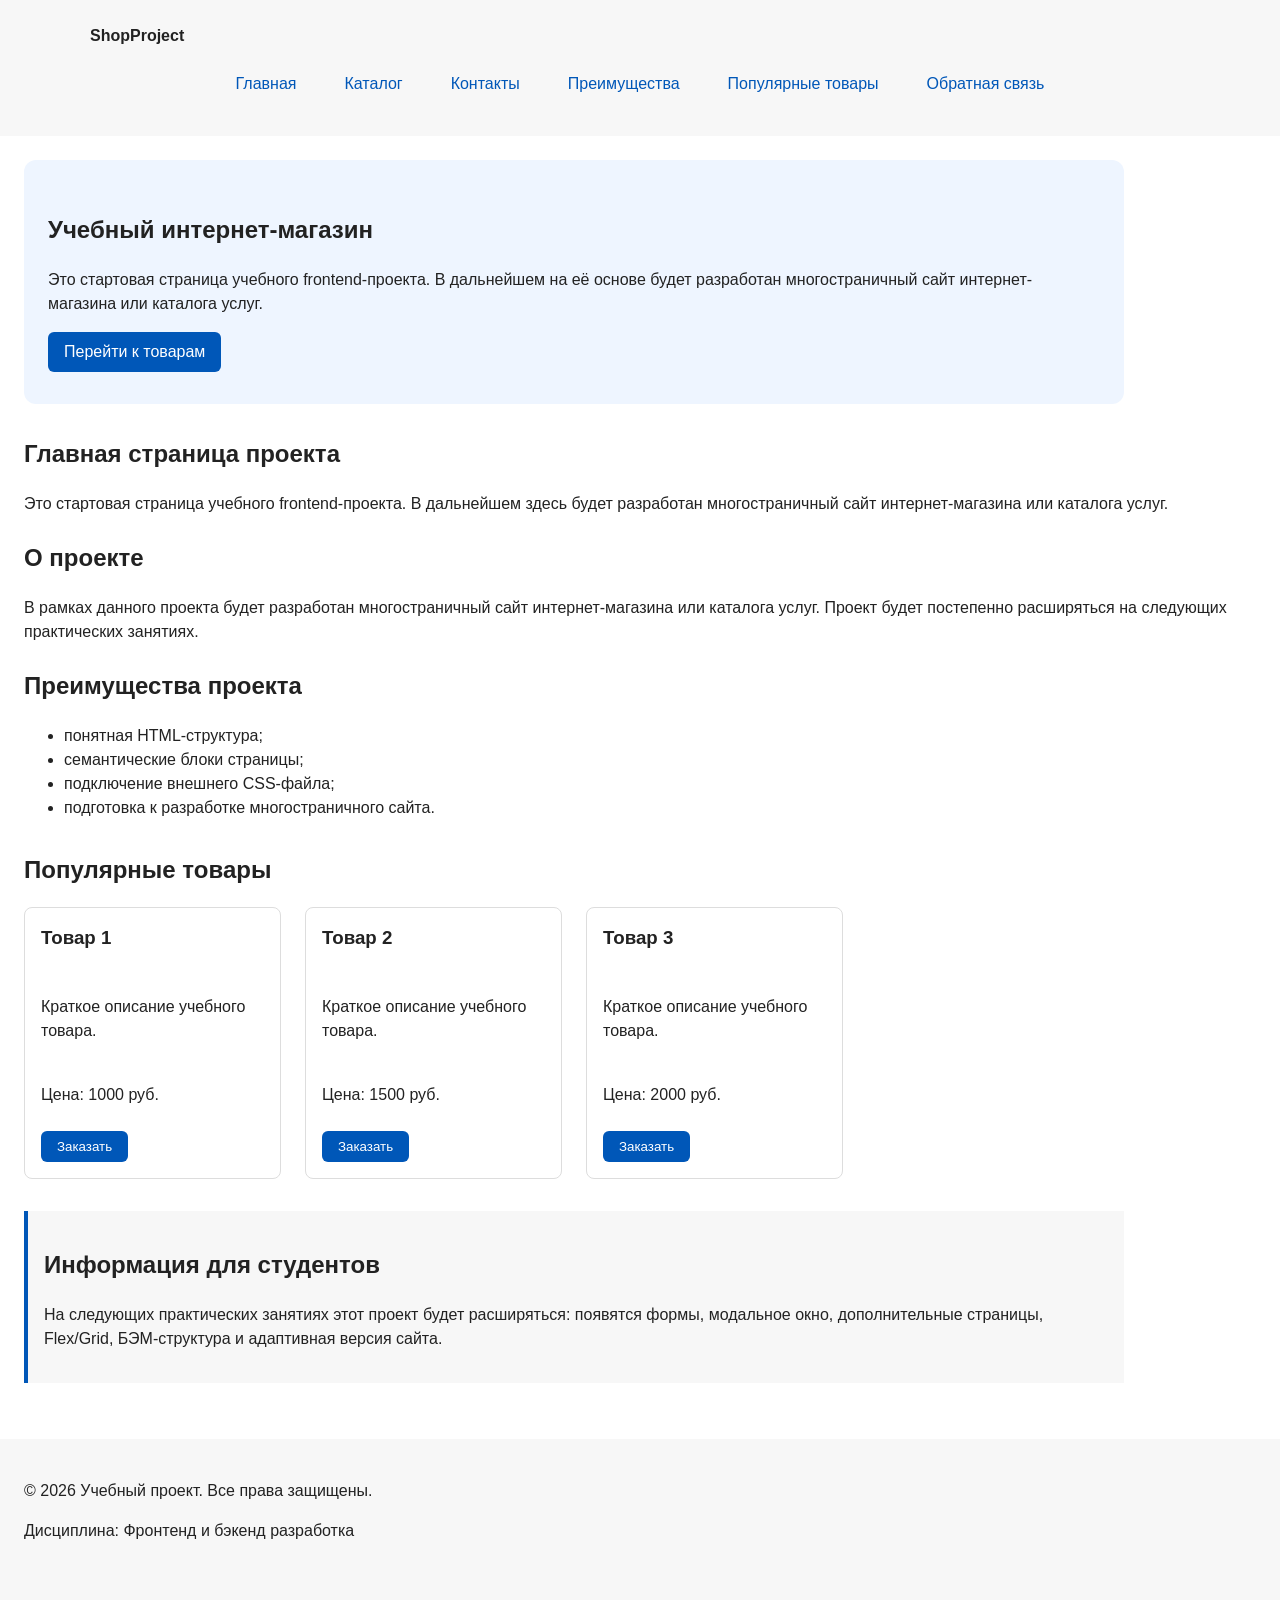
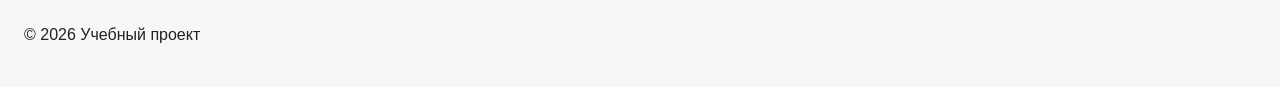
==== commit f3d50ec0: "feat: add flex navigation and grid catalog layout" ====
--- a/index.html
+++ b/index.html
@@ -3,7 +3,7 @@
 <head>
   <meta charset="UTF-8">
   <meta name="viewport" content="width=device-width, initial-scale=1.0">
-  <title>Каталог товаров</title>
+  <title>Учебный интернет-магазин</title>
   <link rel="stylesheet" href="css/style.css">
   <script src="js/main.js" defer></script>
 </head>
--- a/css/style.css
+++ b/css/style.css
@@ -57,6 +57,9 @@
 
 header {
   background-color: var(--color-surface);
+  position: sticky;
+  z-index: 1000;
+  top: 0;
 }
 
 footer {
@@ -112,7 +115,7 @@
 
 .hero {
   max-width: var(--container-width);
-  margin: 0 auto var(--space-xl);
+  margin: 0 auto var(--space-xl) 0;
   padding: var(--space-xl) var(--space-lg);
   background-color: var(--color-surface-accent);
   border-radius: var(--radius-lg);
@@ -120,7 +123,7 @@
 
 .section {
   max-width: var(--container-width);
-  margin: 0 auto var(--space-xl);
+  margin: 0 auto var(--space-xl) 0;
 }
 
 .section h2 {
@@ -162,7 +165,7 @@
 
 .aside-info {
   max-width: var(--container-width);
-  margin: 0 auto var(--space-xl);
+  margin: 0 auto var(--space-xl) 0;
   padding: var(--space-md);
   border-left: 4px solid var(--color-primary);
   background-color: var(--color-surface);
@@ -324,14 +327,16 @@
   outline: 2px dashed var(--color-primary);
   outline-offset: 4px;
 }
+/* Список товаров — сама сетка */
 .products-grid {
   display: grid;
-  grid-template-columns: repeat(3, 1fr);
+  grid-template-columns: repeat(auto-fill, minmax(220px, 1fr));
   gap: var(--space-lg);
+  align-items: stretch;   /* карточки одной высоты */
 }
 .catalog-layout {
   max-width: var(--container-width);
-  margin: 0 auto var(--space-xl);
+  margin: 0 auto var(--space-xl) 0;
   display: grid;
   grid-template-columns: 260px 1fr;
   grid-template-areas: "filters products";
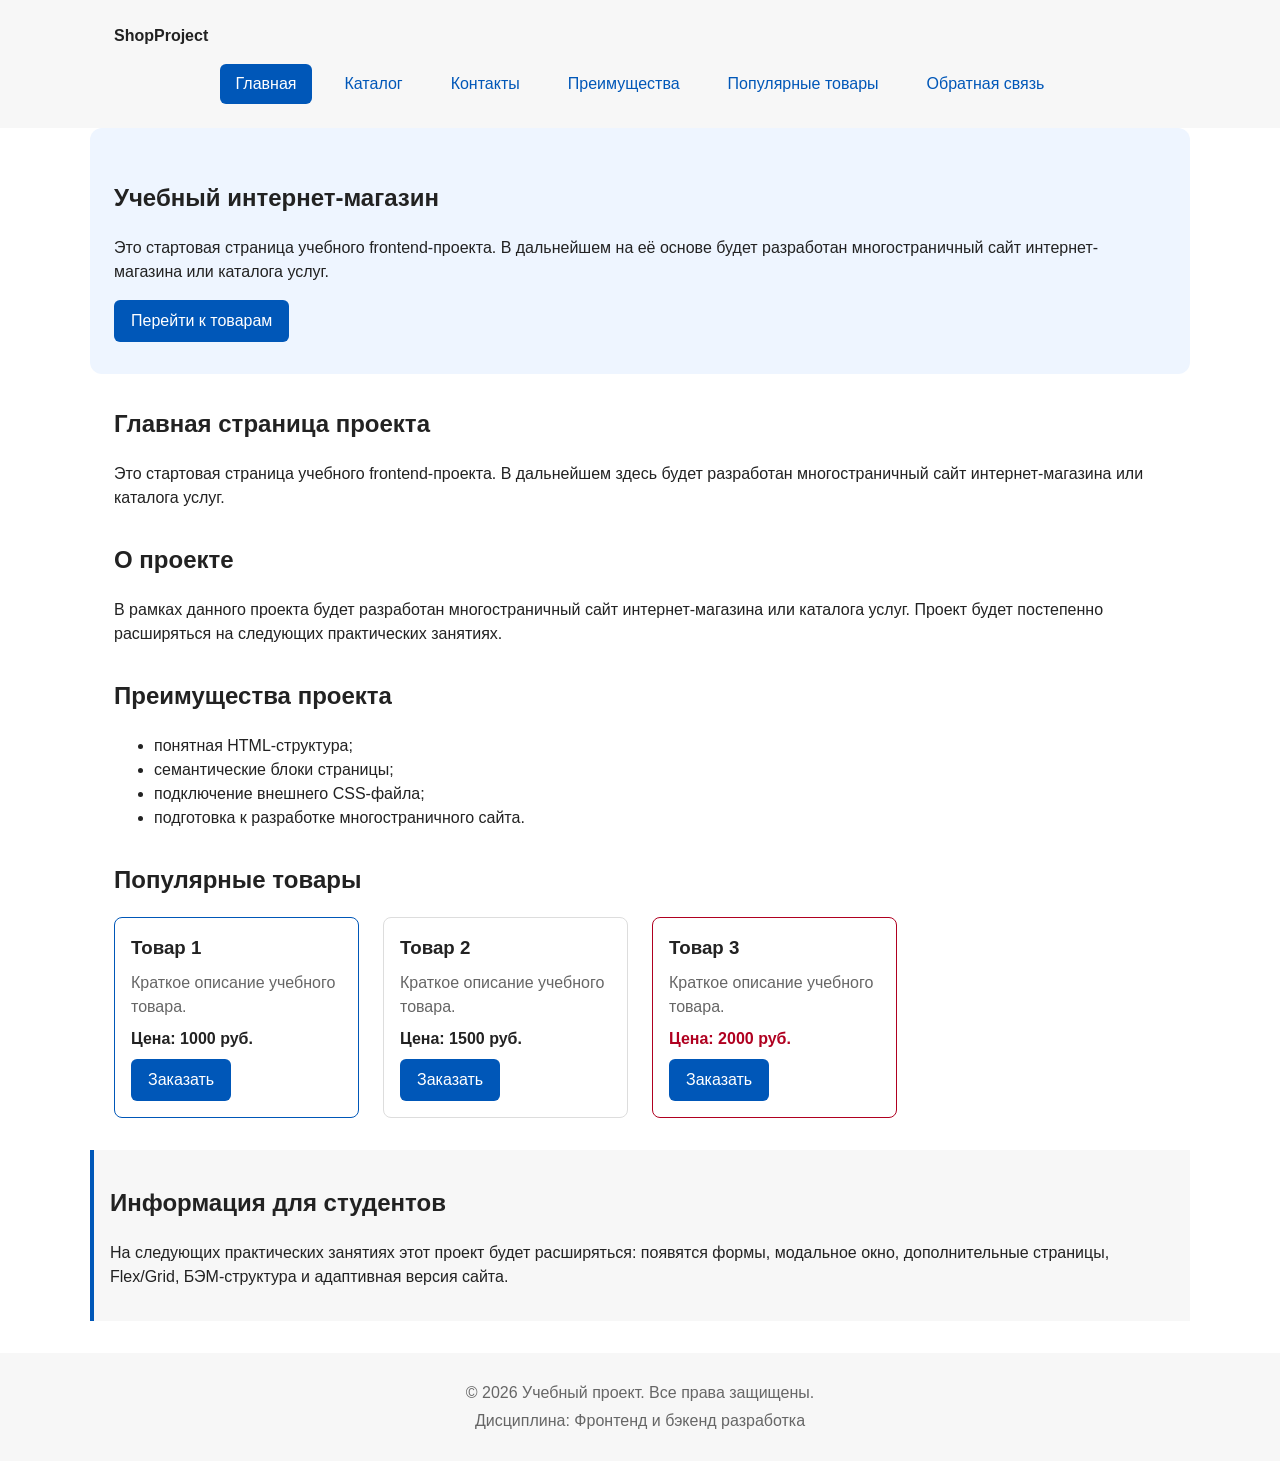
==== commit abdbb044: "refactor: apply BEM naming to CSS classes" ====
--- a/index.html
+++ b/index.html
@@ -8,34 +8,47 @@
   <script src="js/main.js" defer></script>
 </head>
 <body>
-  <header>
-    <div class="site-header">
-    <a class="site-logo" href="index.html">ShopProject</a>
+  <header class="site-header">
+    <div class="site-header__inner">
+      <a class="site-header__logo" href="index.html">ShopProject</a>
 
-    <nav class="site-nav" aria-label="Основная навигация">
-  <ul class="site-nav__list">
-    <li><a href="index.html">Главная</a></li>
-    <li><a href="catalog.html">Каталог</a></li>
-    <li><a href="contacts.html">Контакты</a></li>
-    <li><a href="index.html#advantages">Преимущества</a></li>
-    <li><a href="index.html#popular">Популярные товары</a></li>
-    <li><a href="index.html#contacts">Обратная связь</a></li>
-  </ul>
-</nav>
-  </div>
+      <nav class="site-nav" aria-label="Основная навигация">
+        <ul class="site-nav__list">
+          <li class="site-nav__item">
+            <a class="site-nav__link site-nav__link--active" href="index.html">Главная</a>
+          </li>
+          <li class="site-nav__item">
+            <a class="site-nav__link" href="catalog.html">Каталог</a>
+          </li>
+          <li class="site-nav__item">
+            <a class="site-nav__link" href="contacts.html">Контакты</a>
+          </li>
+          <li class="site-nav__item">
+            <a class="site-nav__link" href="index.html#advantages">Преимущества</a>
+          </li>
+          <li class="site-nav__item">
+            <a class="site-nav__link" href="index.html#popular">Популярные товары</a>
+          </li>
+          <li class="site-nav__item">
+            <a class="site-nav__link" href="index.html#contacts">Обратная связь</a>
+          </li>
+        </ul>
+      </nav>
+    </div>
   </header>
 
   <main>
     <section class="hero">
-  <h1>Учебный интернет-магазин</h1>
-  <p>
-    Это стартовая страница учебного frontend-проекта.
-    В дальнейшем на её основе будет разработан многостраничный сайт
-    интернет-магазина или каталога услуг.
-  </p>
-  <a class="button" href="#popular">Перейти к товарам</a>
-</section>
-    <section>
+      <h1>Учебный интернет-магазин</h1>
+      <p>
+        Это стартовая страница учебного frontend-проекта.
+        В дальнейшем на её основе будет разработан многостраничный сайт
+        интернет-магазина или каталога услуг.
+      </p>
+      <a class="button button--primary" href="#popular">Перейти к товарам</a>
+    </section>
+
+    <section class="section">
       <h2>Главная страница проекта</h2>
       <p>
         Это стартовая страница учебного frontend-проекта.
@@ -43,169 +56,127 @@
         интернет-магазина или каталога услуг.
       </p>
     </section>
-    <section>
-        <h2>О проекте</h2>
-        <p>
-            В рамках данного проекта будет разработан многостраничный сайт
-            интернет-магазина или каталога услуг. Проект будет постепенно
-            расширяться на следующих практических занятиях.
-        </p>
-        </section>
+
+    <section class="section">
+      <h2>О проекте</h2>
+      <p>
+        В рамках данного проекта будет разработан многостраничный сайт
+        интернет-магазина или каталога услуг. Проект будет постепенно
+        расширяться на следующих практических занятиях.
+      </p>
+    </section>
+
     <section class="section" id="advantages">
-  <h2>Преимущества проекта</h2>
+      <h2>Преимущества проекта</h2>
+      <ul class="advantages-list">
+        <li>понятная HTML-структура;</li>
+        <li>семантические блоки страницы;</li>
+        <li>подключение внешнего CSS-файла;</li>
+        <li>подготовка к разработке многостраничного сайта.</li>
+      </ul>
+    </section>
 
-  <ul class="advantages-list">
-    <li>понятная HTML-структура;</li>
-    <li>семантические блоки страницы;</li>
-    <li>подключение внешнего CSS-файла;</li>
-    <li>подготовка к разработке многостраничного сайта.</li>
-  </ul>
-</section>
-   <section class="section" id="popular">
-  <h2>Популярные товары</h2>
+    <section class="section" id="popular">
+      <h2>Популярные товары</h2>
 
-  <div class="products-grid">
-    <article class="product-card">
-      <h3>Товар 1</h3>
-      <p>Краткое описание учебного товара.</p>
-      <p>Цена: 1000 руб.</p>
-      <button class="button product-card__button" type="button" data-product="Товар 1">
-        Заказать
-      </button>
-    </article>
+      <div class="products-grid">
+        <article class="product-card product-card--featured">
+          <h3 class="product-card__title">Товар 1</h3>
+          <p class="product-card__description">Краткое описание учебного товара.</p>
+          <p class="product-card__price">Цена: 1000 руб.</p>
+          <button
+            class="button button--primary product-card__button"
+            type="button"
+            data-product="Товар 1"
+          >
+            Заказать
+          </button>
+        </article>
 
-    <article class="product-card">
-      <h3>Товар 2</h3>
-      <p>Краткое описание учебного товара.</p>
-      <p>Цена: 1500 руб.</p>
-      <button class="button product-card__button" type="button" data-product="Товар 2">
-        Заказать
-      </button>
-    </article>
+        <article class="product-card">
+          <h3 class="product-card__title">Товар 2</h3>
+          <p class="product-card__description">Краткое описание учебного товара.</p>
+          <p class="product-card__price">Цена: 1500 руб.</p>
+          <button
+            class="button button--primary product-card__button"
+            type="button"
+            data-product="Товар 2"
+          >
+            Заказать
+          </button>
+        </article>
 
-    <article class="product-card">
-      <h3>Товар 3</h3>
-      <p>Краткое описание учебного товара.</p>
-      <p>Цена: 2000 руб.</p>
-      <button class="button product-card__button" type="button" data-product="Товар 3">
-        Заказать
-      </button>
-    </article>
-  </div>
-</section>
-<aside class="aside-info">
-  <h2>Информация для студентов</h2>
-  <p>
-    На следующих практических занятиях этот проект будет расширяться:
-    появятся формы, модальное окно, дополнительные страницы, Flex/Grid,
-    БЭМ-структура и адаптивная версия сайта.
-  </p>
-</aside>
+        <article class="product-card product-card--discount">
+          <h3 class="product-card__title">Товар 3</h3>
+          <p class="product-card__description">Краткое описание учебного товара.</p>
+          <p class="product-card__price">Цена: 2000 руб.</p>
+          <button
+            class="button button--primary product-card__button"
+            type="button"
+            data-product="Товар 3"
+          >
+            Заказать
+          </button>
+        </article>
+      </div>
+    </section>
+
+    <aside class="aside-info">
+      <h2>Информация для студентов</h2>
+      <p>
+        На следующих практических занятиях этот проект будет расширяться:
+        появятся формы, модальное окно, дополнительные страницы, Flex/Grid,
+        БЭМ-структура и адаптивная версия сайта.
+      </p>
+    </aside>
   </main>
-  <footer id="contacts">
-  <p>&copy; 2026 Учебный проект. Все права защищены.</p>
-  <p>Дисциплина: Фронтенд и бэкенд разработка</p>
-</footer>
 
+  <footer class="site-footer" id="contacts">
+    <p class="site-footer__text">&copy; 2026 Учебный проект. Все права защищены.</p>
+    <p class="site-footer__text">Дисциплина: Фронтенд и бэкенд разработка</p>
+  </footer>
 
-  <footer>
-    <p>&copy; 2026 Учебный проект</p>
-  </footer>
   <dialog class="order-dialog" id="order-dialog" aria-labelledby="order-dialog-title">
-  <h2 id="order-dialog-title">Оформление заявки</h2>
+    <h2 class="order-dialog__title" id="order-dialog-title">Оформление заявки</h2>
 
-  <form class="order-form" id="order-form" action="#" method="post" novalidate>
-    <input id="selected-product" name="selected-product" type="hidden">
-
-    <div class="form-field">
-      <label for="order-name">Имя</label>
-      <input
-        id="order-name"
-        name="name"
-        type="text"
-        placeholder="Введите ваше имя"
-        minlength="2"
-        autocomplete="given-name"
-        required
-      >
-    </div>
-
-    <div class="form-field">
-      <label for="order-email">E-mail</label>
-      <input
-        id="order-email"
-        name="email"
-        type="email"
-        placeholder="example@mail.ru"
-        autocomplete="email"
-        required
-      >
-    </div>
-
-    <div class="form-field">
-      <label for="order-phone">Телефон</label>
-      <input
-        id="order-phone"
-        name="phone"
-        type="tel"
-        inputmode="tel"
-        placeholder="+7 (900) 000-00-00"
-        pattern="^\+7 \(\d{3}\) \d{3}-\d{2}-\d{2}$"
-        required
-      >
-      <small>Формат: +7 (900) 000-00-00</small>
-    </div>
-
-    <div class="form-field">
-      <label for="order-date">Дата связи</label>
-      <input
-        id="order-date"
-        name="date"
-        type="date"
-      >
-    </div>
-
-    <div class="form-field">
-      <label for="order-topic">Тема заявки</label>
-      <select id="order-topic" name="topic" required>
-        <option value="">Выберите тему</option>
-        <option value="product">Заказ товара</option>
-        <option value="consultation">Консультация</option>
-        <option value="delivery">Доставка</option>
-      </select>
-    </div>
-
-    <div class="form-field">
-      <label for="order-comment">Комментарий</label>
-      <textarea
-        id="order-comment"
-        name="comment"
-        rows="4"
-        placeholder="Укажите дополнительную информацию"
-      ></textarea>
-    </div>
-
-    <div class="form-field form-field--checkbox">
-      <label>
+    <form class="order-form" id="order-form" action="#" method="post" novalidate>
+      <div class="order-form__field">
+        <label class="order-form__label" for="order-name">Имя</label>
         <input
-          id="order-agreement"
-          name="agreement"
-          type="checkbox"
+          class="order-form__input"
+          id="order-name"
+          name="name"
+          type="text"
           required
         >
-        Я согласен на обработку данных
-      </label>
-    </div>
+      </div>
 
-    <div class="form-actions">
-      <button type="button" id="close-order-dialog">Закрыть</button>
-      <button type="submit">Отправить заявку</button>
-    </div>
-  </form>
-</dialog>
+      <div class="order-form__field">
+        <label class="order-form__label" for="order-email">E-mail</label>
+        <input
+          class="order-form__input"
+          id="order-email"
+          name="email"
+          type="email"
+          required
+        >
+      </div>
 
-<p class="success-message" id="success-message" hidden>
-  Форма успешно отправлена!
-</p>
+      <input id="selected-product" name="product" type="hidden">
+
+      <div class="order-form__actions">
+        <button class="button button--secondary" type="button" id="close-order-dialog">
+          Закрыть
+        </button>
+        <button class="button button--primary" type="submit">
+          Отправить заявку
+        </button>
+      </div>
+    </form>
+  </dialog>
+
+  <p class="success-message" id="success-message" hidden>
+    Форма успешно отправлена!
+  </p>
 </body>
 </html>
--- a/css/style.css
+++ b/css/style.css
@@ -41,6 +41,10 @@
   box-sizing: border-box;
 }
 
+html {
+  scroll-behavior: smooth;
+}
+
 body {
   margin: 0;
   font-family: Arial, sans-serif;
@@ -49,21 +53,9 @@
   background-color: var(--color-bg);
 }
 
-header,
-main,
-footer {
-  padding: var(--space-lg);
-}
-
-header {
-  background-color: var(--color-surface);
-  position: sticky;
-  z-index: 1000;
-  top: 0;
-}
-
-footer {
-  background-color: var(--color-surface);
+:target {
+  outline: 2px dashed var(--color-primary);
+  outline-offset: 4px;
 }
 
 /* ===============================
@@ -83,20 +75,26 @@
   outline-offset: 3px;
 }
 
+/* ===============================
+   Блок: button
+   =============================== */
+
 .button {
   display: inline-block;
   padding: var(--space-sm) var(--space-md);
   color: var(--color-white);
   background-color: var(--color-primary);
+  border: 1px solid transparent;
+  border-radius: var(--radius-sm);
+  font: inherit;
   text-decoration: none;
-  border: none;
-  border-radius: var(--radius-sm);
   cursor: pointer;
+  transition: background-color 0.15s ease, color 0.15s ease, border-color 0.15s ease;
 }
 
 .button:hover {
+  color: var(--color-white);
   background-color: var(--color-primary-dark);
-  color: var(--color-white);
 }
 
 .button:focus-visible {
@@ -104,173 +102,62 @@
   outline-offset: 3px;
 }
 
-.button:disabled {
+.button:disabled,
+.button--disabled {
   opacity: 0.6;
   cursor: not-allowed;
 }
 
-/* ===============================
-   4. Компоненты страницы
-   =============================== */
-
-.hero {
-  max-width: var(--container-width);
-  margin: 0 auto var(--space-xl) 0;
-  padding: var(--space-xl) var(--space-lg);
-  background-color: var(--color-surface-accent);
-  border-radius: var(--radius-lg);
-}
-
-.section {
-  max-width: var(--container-width);
-  margin: 0 auto var(--space-xl) 0;
-}
-
-.section h2 {
-  margin-top: 0;
-}
-
-.product-card {
-  display: flex;
-  flex-direction: column;
-  gap: var(--space-sm);
-  margin-bottom: 0;
-  padding: var(--space-md);
-  border: 1px solid var(--color-border);
-  border-radius: var(--radius-md);
-  background-color: var(--color-bg);
-}
-
-.product-card .button {
-  margin-top: auto;
-  align-self: flex-start;
-}
-.product-card:hover {
+/* --- Модификаторы --- */
+
+.button--primary {
+  color: var(--color-white);
+  background-color: var(--color-primary);
+}
+
+.button--primary:hover {
+  color: var(--color-white);
+  background-color: var(--color-primary-dark);
+}
+
+.button--secondary {
+  color: var(--color-primary);
+  background-color: transparent;
   border-color: var(--color-primary);
 }
 
-.product-card h3 {
-  margin-top: 0;
-}
-
-
-
-section {
-  margin-bottom: 24px;
-}
-
-section h2 {
-  margin-top: 0;
-}
-
-.aside-info {
-  max-width: var(--container-width);
-  margin: 0 auto var(--space-xl) 0;
-  padding: var(--space-md);
-  border-left: 4px solid var(--color-primary);
+.button--secondary:hover {
+  color: var(--color-white);
+  background-color: var(--color-primary);
+}
+
+/* ===============================
+   4. Блок: site-header
+   =============================== */
+
+.site-header {
   background-color: var(--color-surface);
-}
-
-/* ===============================
-   5. Форма и модальное окно
-   =============================== */
-
-.order-dialog {
-  width: min(100% - 32px, 560px);
+  position: sticky;
+  top: 0;
+  z-index: 1000;
+}
+
+.site-header__inner {
+  max-width: var(--container-width);
+  margin: 0 auto;
   padding: var(--space-lg);
-  border: none;
-  border-radius: var(--radius-lg);
-}
-
-.order-dialog::backdrop {
-  background-color: rgba(0, 0, 0, 0.5);
-}
-
-.form-field {
-  margin-bottom: var(--space-md);
-}
-
-.form-field label {
-  display: block;
-  margin-bottom: var(--space-xs);
-}
-
-.form-field input,
-.form-field select,
-.form-field textarea {
-  width: 100%;
-  padding: 10px 12px;
-  border: 1px solid var(--color-border);
-  border-radius: var(--radius-sm);
-  font: inherit;
-}
-
-.form-field input[type="checkbox"] {
-  width: auto;
-}
-
-.form-field small {
-  display: block;
-  margin-top: var(--space-xs);
-  color: var(--color-muted);
-}
-
-.form-field input:hover,
-.form-field select:hover,
-.form-field textarea:hover {
-  border-color: var(--color-primary);
-}
-
-.form-field input:focus-visible,
-.form-field select:focus-visible,
-.form-field textarea:focus-visible,
-.form-actions button:focus-visible {
-  outline: 2px solid var(--color-primary);
-  outline-offset: 3px;
-}
-
-[aria-invalid="true"] {
-  border-color: var(--color-danger);
-}
-
-.success-message {
-  max-width: var(--container-width);
-  margin: var(--space-lg) auto;
-  padding: var(--space-md);
-  border-left: 4px solid var(--color-success);
-  background-color: var(--color-success-bg);
-}
-
-/*
-  Кнопки формы.
-*/
-.form-actions {
-  display: flex;
-  gap: 12px;
-  margin-top: 20px;
-}
-
-/*
-  Ограничиваем ширину содержимого шапки,
-  чтобы оно не растягивалось слишком сильно на широких экранах.
-*/
-.site-header {
-  max-width: 1100px;
-  margin: 0 auto;
-}
-
-/*
-  Оформляем текстовый логотип.
-*/
-.site-logo {
-  font-weight: bold;
+}
+
+.site-header__logo {
+  font-weight: 700;
+  color: var(--color-text);
   text-decoration: none;
-  color: #222222;
-}
-
-/*
-  Убираем стандартные отступы и маркеры списка навигации.
-*/
+}
+
+/* ===============================
+   5. Блок: site-nav
+   =============================== */
+
 .site-nav__list {
   display: flex;
   flex-wrap: wrap;
@@ -282,17 +169,11 @@
   list-style: none;
 }
 
-/*
-  Добавляем расстояние между пунктами меню.
-*/
-.site-nav__list li {
-  margin-bottom: 8px;
-}
-
-/*
-  Оформляем ссылки меню.
-*/
-.site-nav__list a {
+.site-nav__item {
+  margin: 0;
+}
+
+.site-nav__link {
   display: inline-block;
   padding: var(--space-sm) var(--space-md);
   color: var(--color-primary);
@@ -300,43 +181,149 @@
   border-radius: var(--radius-sm);
 }
 
-.site-nav__list a:hover {
+.site-nav__link:hover {
   color: var(--color-white);
   background-color: var(--color-primary);
 }
 
+.site-nav__link:focus-visible {
+  outline: 2px solid var(--color-primary);
+  outline-offset: 3px;
+}
+
+.site-nav__link--active {
+  color: var(--color-white);
+  background-color: var(--color-primary);
+}
+
+/* ===============================
+   6. Блок: breadcrumbs
+   =============================== */
+
 .breadcrumbs {
   max-width: var(--container-width);
   margin: 0 auto var(--space-md);
+  padding: 0 var(--space-lg);
   font-size: 14px;
   color: var(--color-muted);
 }
 
-.breadcrumbs a {
+.breadcrumbs__link {
   color: var(--color-primary);
 }
 
-.breadcrumbs span::before {
+.breadcrumbs__current::before {
   content: " / ";
   color: var(--color-muted);
 }
-html {
-  scroll-behavior: smooth;
-}
-:target {
-  outline: 2px dashed var(--color-primary);
-  outline-offset: 4px;
-}
-/* Список товаров — сама сетка */
+
+/* ===============================
+   7. Блок: hero
+   =============================== */
+
+.hero {
+  max-width: var(--container-width);
+  margin: 0 auto var(--space-xl);
+  padding: var(--space-xl) var(--space-lg);
+  background-color: var(--color-surface-accent);
+  border-radius: var(--radius-lg);
+}
+
+/* ===============================
+   8. Блок: section
+   =============================== */
+
+.section {
+  max-width: var(--container-width);
+  margin: 0 auto var(--space-xl);
+  padding: 0 var(--space-lg);
+}
+
+.section h2 {
+  margin-top: 0;
+}
+
+/* ===============================
+   9. Блок: aside-info
+   =============================== */
+
+.aside-info {
+  max-width: var(--container-width);
+  margin: 0 auto var(--space-xl);
+  padding: var(--space-md);
+  border-left: 4px solid var(--color-primary);
+  background-color: var(--color-surface);
+}
+
+/* ===============================
+   10. Блок: products-grid
+   =============================== */
+
 .products-grid {
   display: grid;
   grid-template-columns: repeat(auto-fill, minmax(220px, 1fr));
   gap: var(--space-lg);
-  align-items: stretch;   /* карточки одной высоты */
-}
+  align-items: stretch;
+}
+
+/* ===============================
+   11. Блок: product-card
+   =============================== */
+
+.product-card {
+  display: flex;
+  flex-direction: column;
+  gap: var(--space-sm);
+  padding: var(--space-md);
+  border: 1px solid var(--color-border);
+  border-radius: var(--radius-md);
+  background-color: var(--color-bg);
+}
+
+.product-card:hover {
+  border-color: var(--color-primary);
+}
+
+.product-card--featured {
+  border-color: var(--color-primary);
+}
+
+.product-card--discount {
+  border-color: var(--color-danger);
+}
+
+.product-card__title {
+  margin: 0;
+  color: var(--color-text);
+}
+
+.product-card__description {
+  margin: 0;
+  color: var(--color-muted);
+}
+
+.product-card__price {
+  margin: 0;
+  font-weight: 700;
+}
+
+.product-card--discount .product-card__price {
+  color: var(--color-danger);
+}
+
+.product-card__button {
+  margin-top: auto;
+  align-self: flex-start;
+}
+
+/* ===============================
+   12. Блок: catalog-layout
+   =============================== */
+
 .catalog-layout {
   max-width: var(--container-width);
-  margin: 0 auto var(--space-xl) 0;
+  margin: 0 auto var(--space-xl);
+  padding: 0 var(--space-lg);
   display: grid;
   grid-template-columns: 260px 1fr;
   grid-template-areas: "filters products";
@@ -354,6 +341,11 @@
 .catalog-products {
   grid-area: products;
 }
+
+/* ===============================
+   13. Блок: filters-form
+   =============================== */
+
 .filters-form {
   display: grid;
   gap: var(--space-md);
@@ -383,3 +375,94 @@
   font: inherit;
 }
 
+/* ===============================
+   14. Блок: order-dialog
+   =============================== */
+
+.order-dialog {
+  width: min(100% - 32px, 560px);
+  padding: var(--space-lg);
+  border: none;
+  border-radius: var(--radius-lg);
+}
+
+.order-dialog::backdrop {
+  background-color: rgba(0, 0, 0, 0.5);
+}
+
+.order-dialog__title {
+  margin-top: 0;
+}
+
+/* ===============================
+   15. Блок: order-form
+   =============================== */
+
+.order-form__field {
+  margin-bottom: var(--space-md);
+}
+
+.order-form__label {
+  display: block;
+  margin-bottom: var(--space-xs);
+}
+
+.order-form__input,
+.order-form__select,
+.order-form__textarea {
+  width: 100%;
+  padding: 10px 12px;
+  border: 1px solid var(--color-border);
+  border-radius: var(--radius-sm);
+  font: inherit;
+}
+
+.order-form__input:hover,
+.order-form__select:hover,
+.order-form__textarea:hover {
+  border-color: var(--color-primary);
+}
+
+.order-form__input:focus-visible,
+.order-form__select:focus-visible,
+.order-form__textarea:focus-visible {
+  outline: 2px solid var(--color-primary);
+  outline-offset: 3px;
+}
+
+.order-form__actions {
+  display: flex;
+  gap: var(--space-md);
+  margin-top: var(--space-lg);
+}
+
+[aria-invalid="true"] {
+  border-color: var(--color-danger);
+}
+
+/* ===============================
+   16. Блок: success-message
+   =============================== */
+
+.success-message {
+  max-width: var(--container-width);
+  margin: var(--space-lg) auto;
+  padding: var(--space-md);
+  border-left: 4px solid var(--color-success);
+  background-color: var(--color-success-bg);
+}
+
+/* ===============================
+   17. Блок: site-footer
+   =============================== */
+
+.site-footer {
+  padding: var(--space-lg);
+  background-color: var(--color-surface);
+  text-align: center;
+}
+
+.site-footer__text {
+  margin: var(--space-xs) 0;
+  color: var(--color-muted);
+}
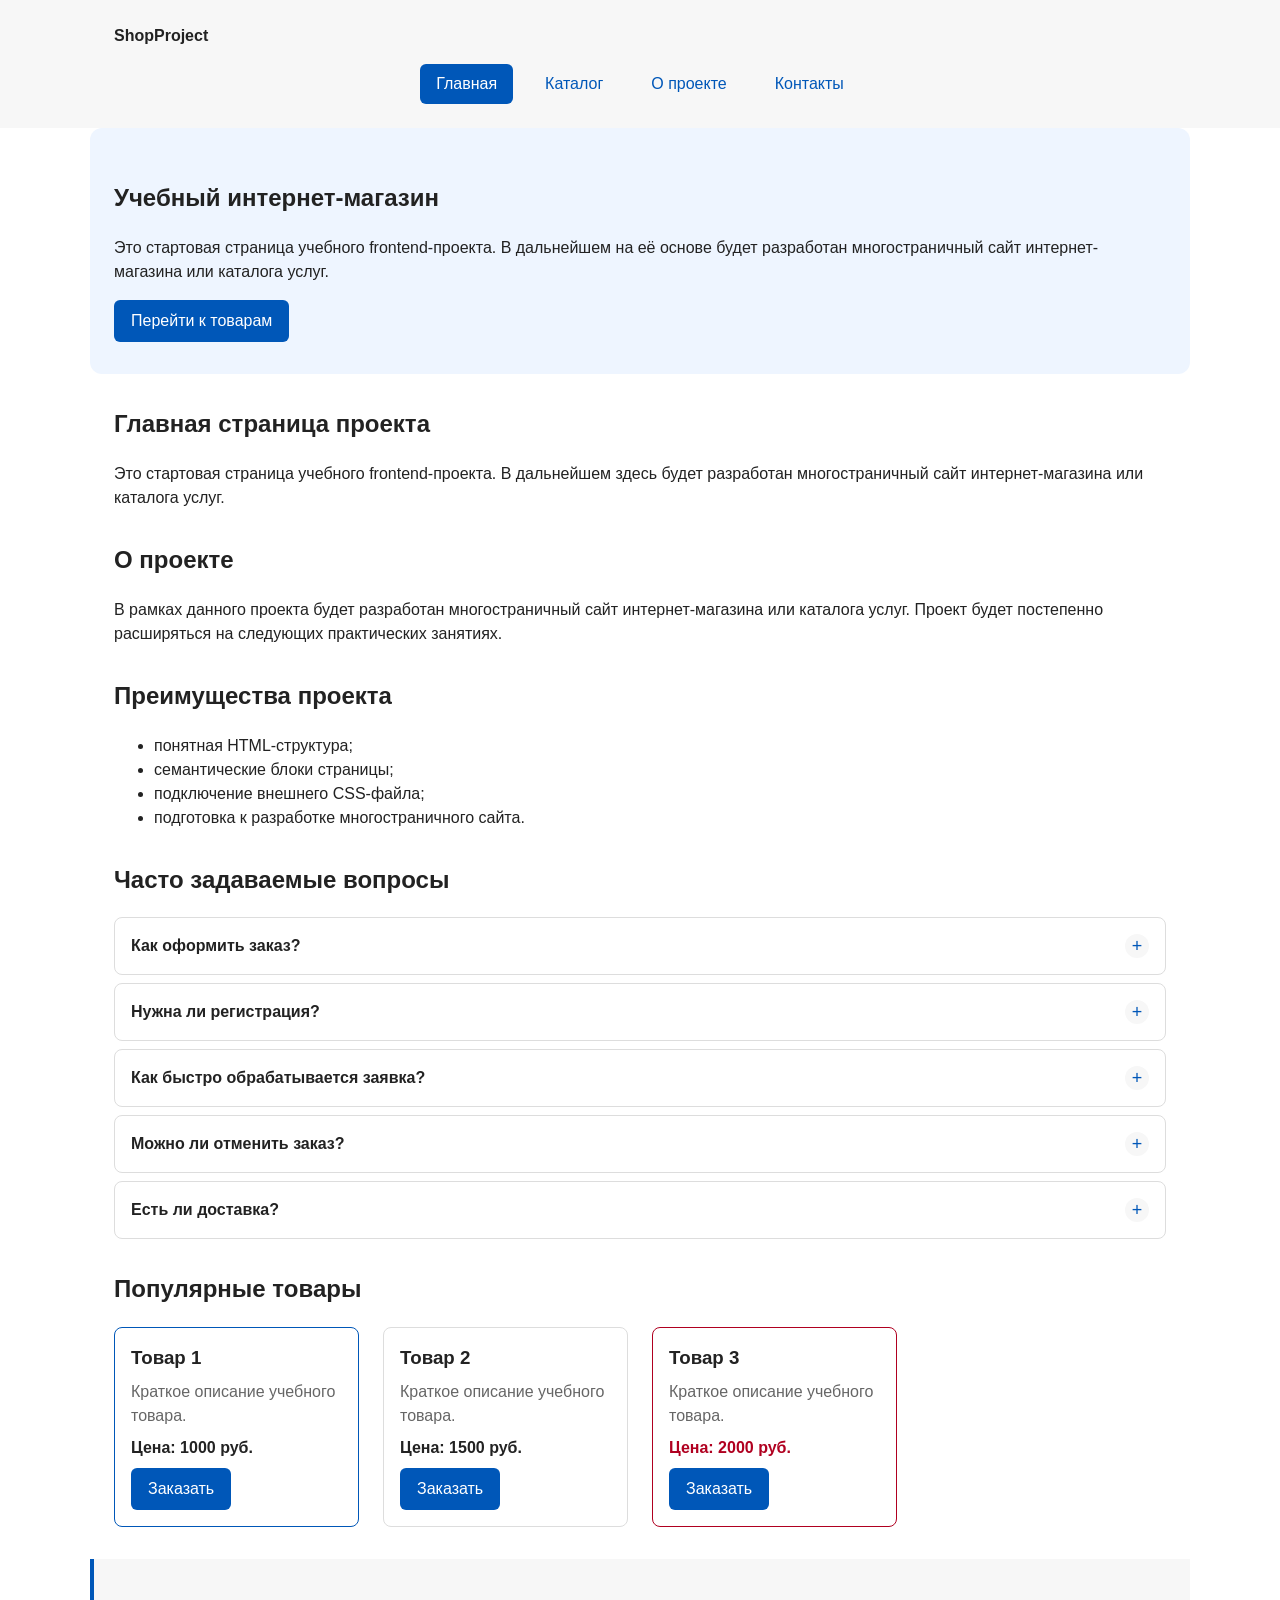
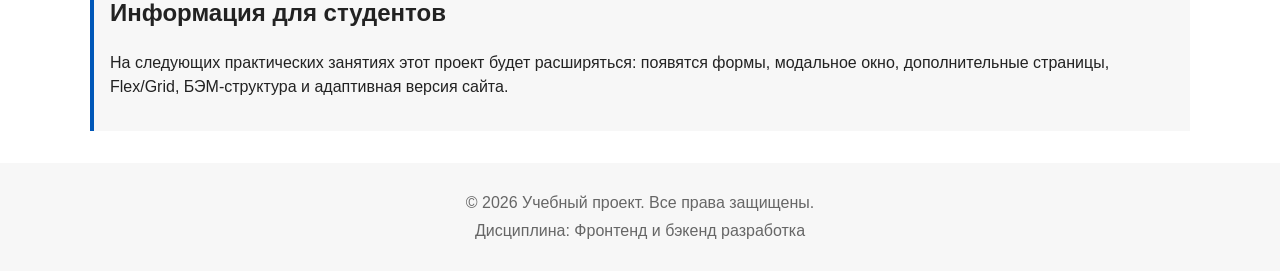
==== commit 894d3b47: "improve the site" ====
--- a/index.html
+++ b/index.html
@@ -6,6 +6,7 @@
   <title>Учебный интернет-магазин</title>
   <link rel="stylesheet" href="css/style.css">
   <script src="js/main.js" defer></script>
+  <script src="js/main.js" defer></script>
 </head>
 <body>
   <header class="site-header">
@@ -21,16 +22,10 @@
             <a class="site-nav__link" href="catalog.html">Каталог</a>
           </li>
           <li class="site-nav__item">
+            <a class="site-nav__link" href="about.html">О проекте</a>
+          </li>
+          <li class="site-nav__item">
             <a class="site-nav__link" href="contacts.html">Контакты</a>
-          </li>
-          <li class="site-nav__item">
-            <a class="site-nav__link" href="index.html#advantages">Преимущества</a>
-          </li>
-          <li class="site-nav__item">
-            <a class="site-nav__link" href="index.html#popular">Популярные товары</a>
-          </li>
-          <li class="site-nav__item">
-            <a class="site-nav__link" href="index.html#contacts">Обратная связь</a>
           </li>
         </ul>
       </nav>
@@ -74,6 +69,53 @@
         <li>подключение внешнего CSS-файла;</li>
         <li>подготовка к разработке многостраничного сайта.</li>
       </ul>
+    </section>
+
+    <section class="section" id="faq">
+      <h2>Часто задаваемые вопросы</h2>
+
+      <div class="faq">
+        <details class="faq__item">
+          <summary class="faq__question">Как оформить заказ?</summary>
+          <p class="faq__answer">
+            Нажмите кнопку «Заказать» на карточке товара, заполните форму
+            в появившемся окне и подтвердите отправку.
+          </p>
+        </details>
+
+        <details class="faq__item">
+          <summary class="faq__question">Нужна ли регистрация?</summary>
+          <p class="faq__answer">
+            Нет, для оформления заявки достаточно указать имя и e-mail.
+            Регистрация появится в следующих версиях проекта.
+          </p>
+        </details>
+
+        <details class="faq__item">
+          <summary class="faq__question">Как быстро обрабатывается заявка?</summary>
+          <p class="faq__answer">
+            В учебном проекте заявка никуда не отправляется — backend
+            пока не подключён. В реальном магазине ответ приходит в течение
+            одного рабочего дня.
+          </p>
+        </details>
+
+        <details class="faq__item">
+          <summary class="faq__question">Можно ли отменить заказ?</summary>
+          <p class="faq__answer">
+            Да, до момента подтверждения. Свяжитесь с нами по телефону
+            или e-mail со страницы «Контакты».
+          </p>
+        </details>
+
+        <details class="faq__item">
+          <summary class="faq__question">Есть ли доставка?</summary>
+          <p class="faq__answer">
+            В учебном проекте доставка не реализована. Раздел появится
+            на следующих практических занятиях.
+          </p>
+        </details>
+      </div>
     </section>
 
     <section class="section" id="popular">
@@ -136,8 +178,27 @@
     <p class="site-footer__text">Дисциплина: Фронтенд и бэкенд разработка</p>
   </footer>
 
-  <dialog class="order-dialog" id="order-dialog" aria-labelledby="order-dialog-title">
-    <h2 class="order-dialog__title" id="order-dialog-title">Оформление заявки</h2>
+  <dialog
+    class="order-dialog"
+    id="order-dialog"
+    aria-labelledby="order-dialog-title"
+  >
+    <button
+      class="order-dialog__close"
+      type="button"
+      id="close-order-dialog-icon"
+      aria-label="Закрыть окно"
+    >
+      ×
+    </button>
+
+    <h2 class="order-dialog__title" id="order-dialog-title">
+      Оформление заявки
+    </h2>
+
+    <p class="order-dialog__product">
+      Выбран товар: <strong id="selected-product-name">—</strong>
+    </p>
 
     <form class="order-form" id="order-form" action="#" method="post" novalidate>
       <div class="order-form__field">
@@ -148,6 +209,8 @@
           name="name"
           type="text"
           required
+          autocomplete="name"
+          placeholder="Введите ваше имя"
         >
       </div>
 
@@ -159,6 +222,8 @@
           name="email"
           type="email"
           required
+          autocomplete="email"
+          placeholder="you@example.com"
         >
       </div>
 
@@ -178,5 +243,14 @@
   <p class="success-message" id="success-message" hidden>
     Форма успешно отправлена!
   </p>
+
+  <button
+    class="scroll-top"
+    type="button"
+    aria-label="Наверх"
+    hidden
+  >
+    ↑
+  </button>
 </body>
 </html>
--- a/css/style.css
+++ b/css/style.css
@@ -379,19 +379,94 @@
    14. Блок: order-dialog
    =============================== */
 
+/* ===============================
+   14. Блок: order-dialog
+   =============================== */
+
 .order-dialog {
   width: min(100% - 32px, 560px);
   padding: var(--space-lg);
   border: none;
   border-radius: var(--radius-lg);
-}
-
+  background-color: var(--color-bg);
+  color: var(--color-text);
+  box-shadow: 0 20px 60px rgba(0, 0, 0, 0.25);
+}
+
+/* Затемнение фона */
 .order-dialog::backdrop {
-  background-color: rgba(0, 0, 0, 0.5);
-}
-
+  background-color: rgba(0, 0, 0, 0.55);
+  backdrop-filter: blur(2px);
+}
+
+/* Анимация появления */
+.order-dialog[open] {
+  animation: order-dialog-fade 0.2s ease;
+}
+
+@keyframes order-dialog-fade {
+  from {
+    opacity: 0;
+    transform: translateY(12px);
+  }
+  to {
+    opacity: 1;
+    transform: translateY(0);
+  }
+}
+
+/* Кнопка-крестик */
+.order-dialog__close {
+  position: absolute;
+  top: var(--space-sm);
+  right: var(--space-sm);
+
+  width: 36px;
+  height: 36px;
+  padding: 0;
+
+  color: var(--color-muted);
+  background-color: transparent;
+  border: none;
+  border-radius: 50%;
+
+  font-size: 24px;
+  line-height: 1;
+  cursor: pointer;
+
+  transition: background-color 0.15s ease, color 0.15s ease;
+}
+
+.order-dialog__close:hover {
+  color: var(--color-text);
+  background-color: var(--color-surface);
+}
+
+.order-dialog__close:focus-visible {
+  outline: 2px solid var(--color-primary);
+  outline-offset: 2px;
+}
+
+/* Заголовок */
 .order-dialog__title {
   margin-top: 0;
+  margin-bottom: var(--space-md);
+  padding-right: 40px; /* чтобы не заезжал под крестик */
+}
+
+/* Строка с выбранным товаром */
+.order-dialog__product {
+  margin: 0 0 var(--space-lg);
+  padding: var(--space-sm) var(--space-md);
+
+  color: var(--color-primary-dark);
+  background-color: var(--color-surface-accent);
+  border-radius: var(--radius-sm);
+  font-size: 14px;
+}
+
+.order-dialog__product strong {
+  font-weight: 700;
 }
 
 /* ===============================
@@ -465,4 +540,136 @@
 .site-footer__text {
   margin: var(--space-xs) 0;
   color: var(--color-muted);
+}
+/* ===============================
+   18. Блок: scroll-top
+   =============================== */
+
+.scroll-top {
+  position: fixed;
+  right: var(--space-lg);
+  bottom: var(--space-lg);
+  z-index: 900;
+
+  width: 48px;
+  height: 48px;
+  padding: 0;
+
+  color: var(--color-white);
+  background-color: var(--color-primary);
+  border: none;
+  border-radius: 50%;
+
+  font-size: 20px;
+  line-height: 1;
+  cursor: pointer;
+
+  box-shadow: 0 4px 12px rgba(0, 0, 0, 0.15);
+  transition: background-color 0.15s ease, transform 0.15s ease;
+}
+
+.scroll-top:hover {
+  background-color: var(--color-primary-dark);
+  transform: translateY(-2px);
+}
+
+.scroll-top:focus-visible {
+  outline: 2px solid var(--color-primary);
+  outline-offset: 3px;
+}
+
+.scroll-top[hidden] {
+  display: none;
+}
+/* ===============================
+   19. Блок: faq
+   =============================== */
+
+.faq {
+  display: grid;
+  gap: var(--space-sm);
+}
+
+.faq__item {
+  padding: var(--space-md);
+  border: 1px solid var(--color-border);
+  border-radius: var(--radius-md);
+  background-color: var(--color-bg);
+  transition: border-color 0.15s ease;
+}
+
+.faq__item:hover {
+  border-color: var(--color-primary);
+}
+
+.faq__item[open] {
+  border-color: var(--color-primary);
+  background-color: var(--color-surface-accent);
+}
+
+.faq__question {
+  display: flex;
+  justify-content: space-between;
+  align-items: center;
+  gap: var(--space-sm);
+
+  margin: 0;
+  padding: 0;
+
+  font-weight: 700;
+  cursor: pointer;
+  list-style: none;
+}
+
+/* Убираем стандартный маркер в разных браузерах */
+.faq__question::-webkit-details-marker {
+  display: none;
+}
+
+.faq__question::after {
+  content: "+";
+  flex-shrink: 0;
+
+  width: 24px;
+  height: 24px;
+
+  color: var(--color-primary);
+  background-color: var(--color-surface);
+  border-radius: 50%;
+
+  font-size: 18px;
+  font-weight: 400;
+  line-height: 24px;
+  text-align: center;
+
+  transition: transform 0.2s ease, background-color 0.15s ease;
+}
+
+.faq__item[open] .faq__question::after {
+  content: "−";
+  color: var(--color-white);
+  background-color: var(--color-primary);
+}
+
+.faq__question:focus-visible {
+  outline: 2px solid var(--color-primary);
+  outline-offset: 3px;
+  border-radius: var(--radius-sm);
+}
+
+.faq__answer {
+  margin: var(--space-md) 0 0;
+  color: var(--color-muted);
+}
+/* ===============================
+   18. Блок: steps-list
+   =============================== */
+
+.steps-list {
+  padding-left: var(--space-lg);
+  margin: 0;
+}
+
+.steps-list li {
+  margin-bottom: var(--space-sm);
 }
